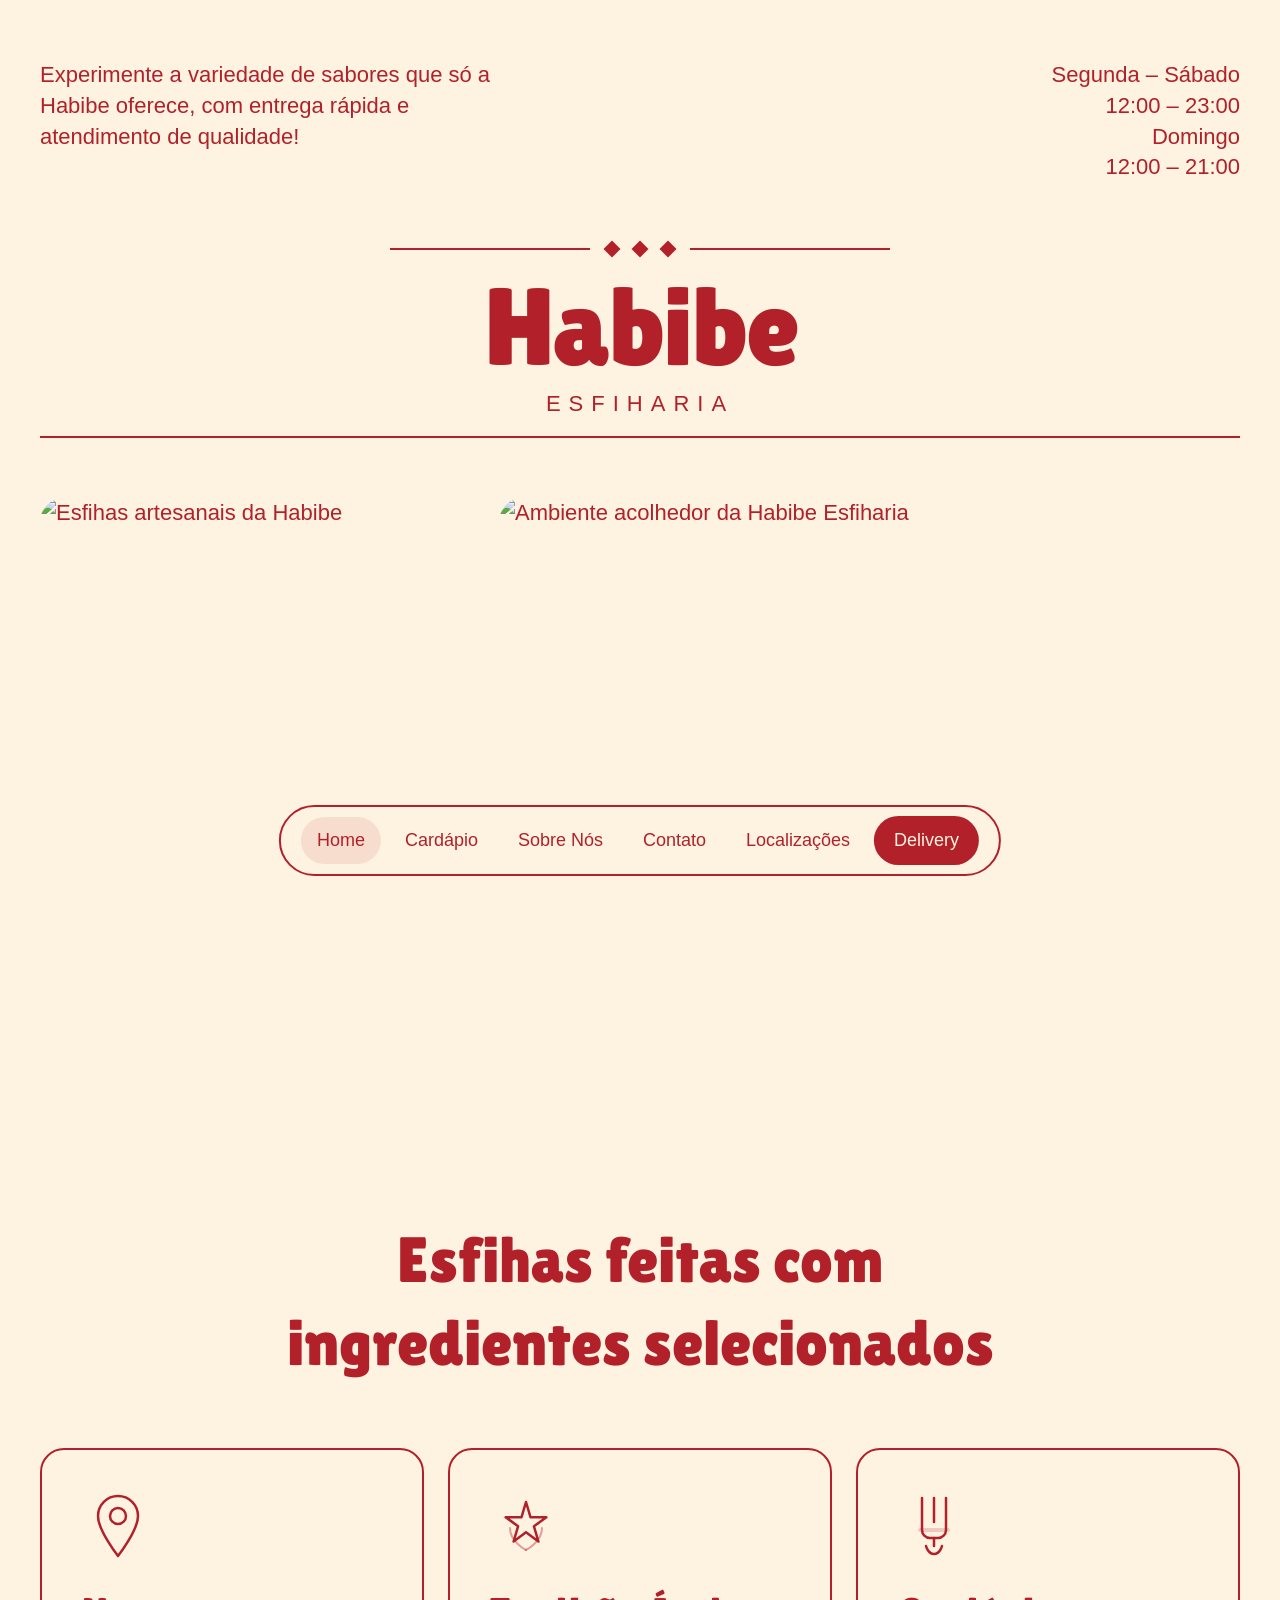
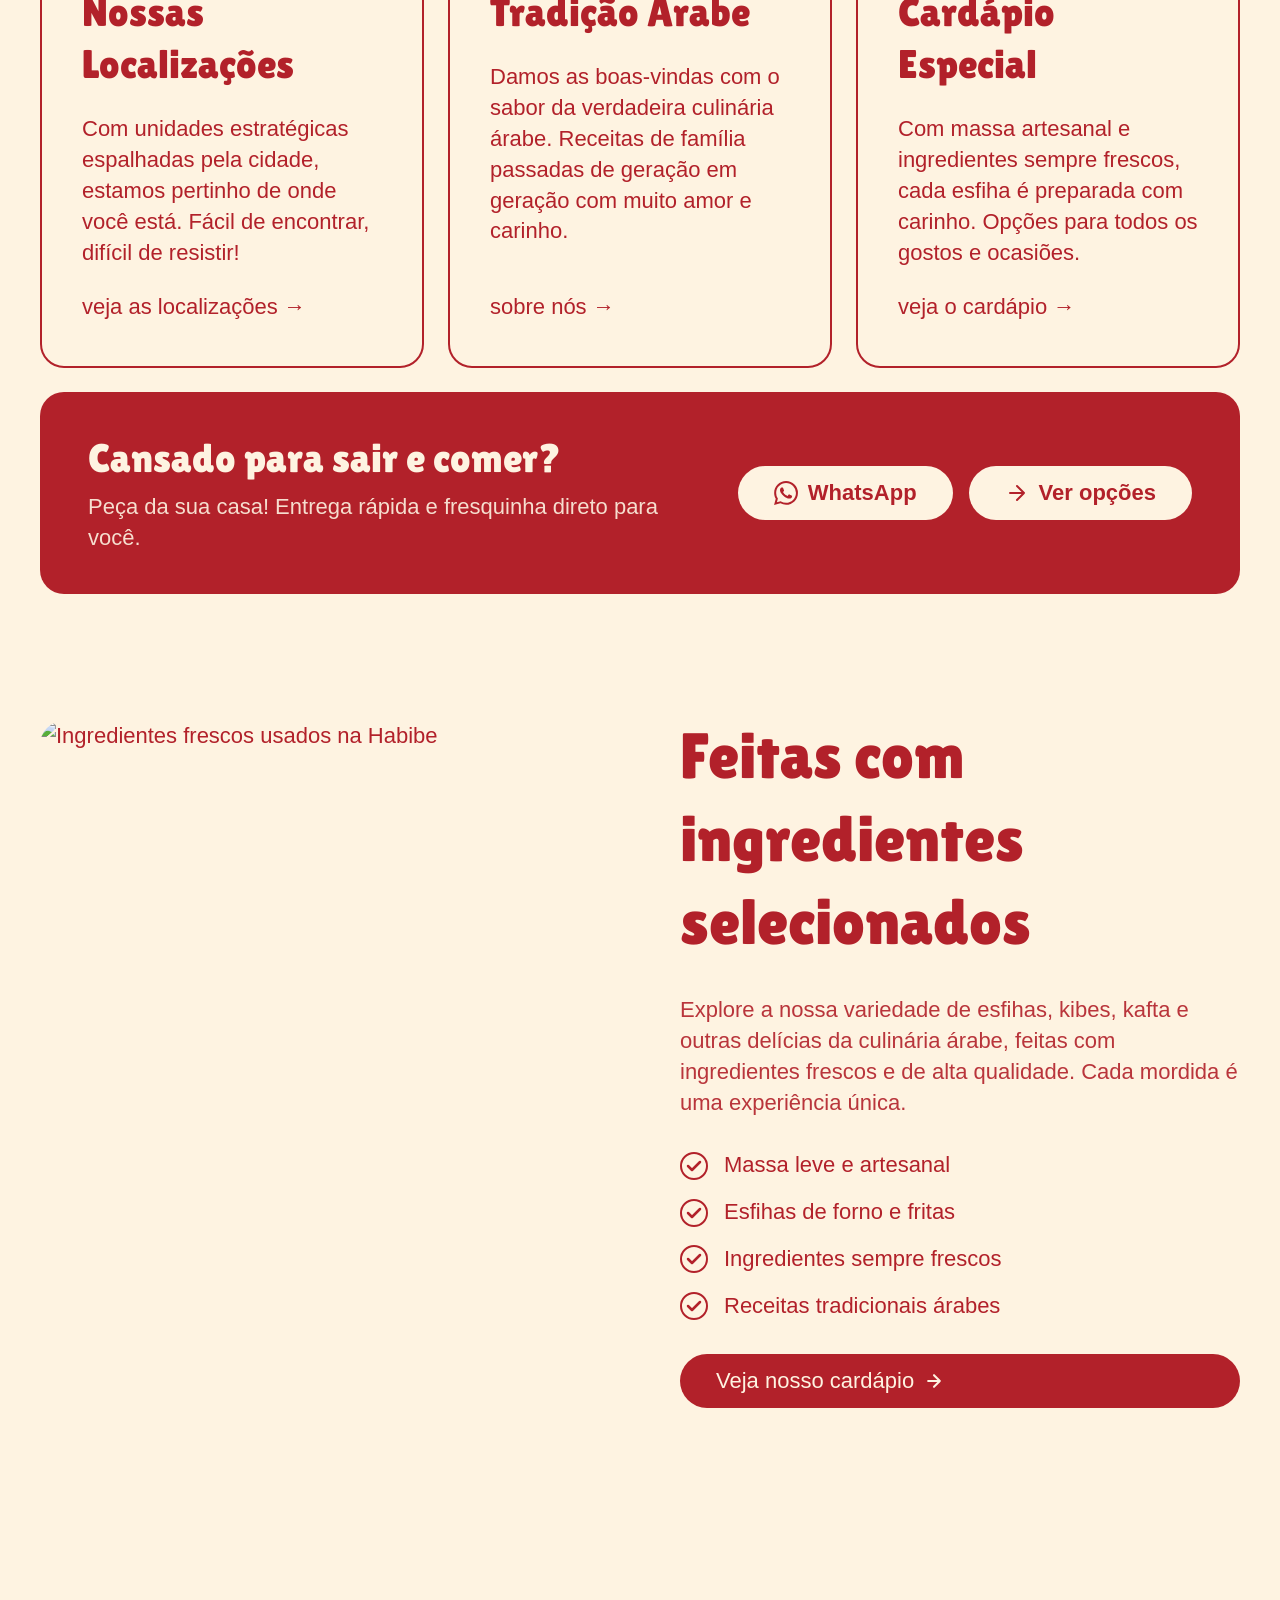
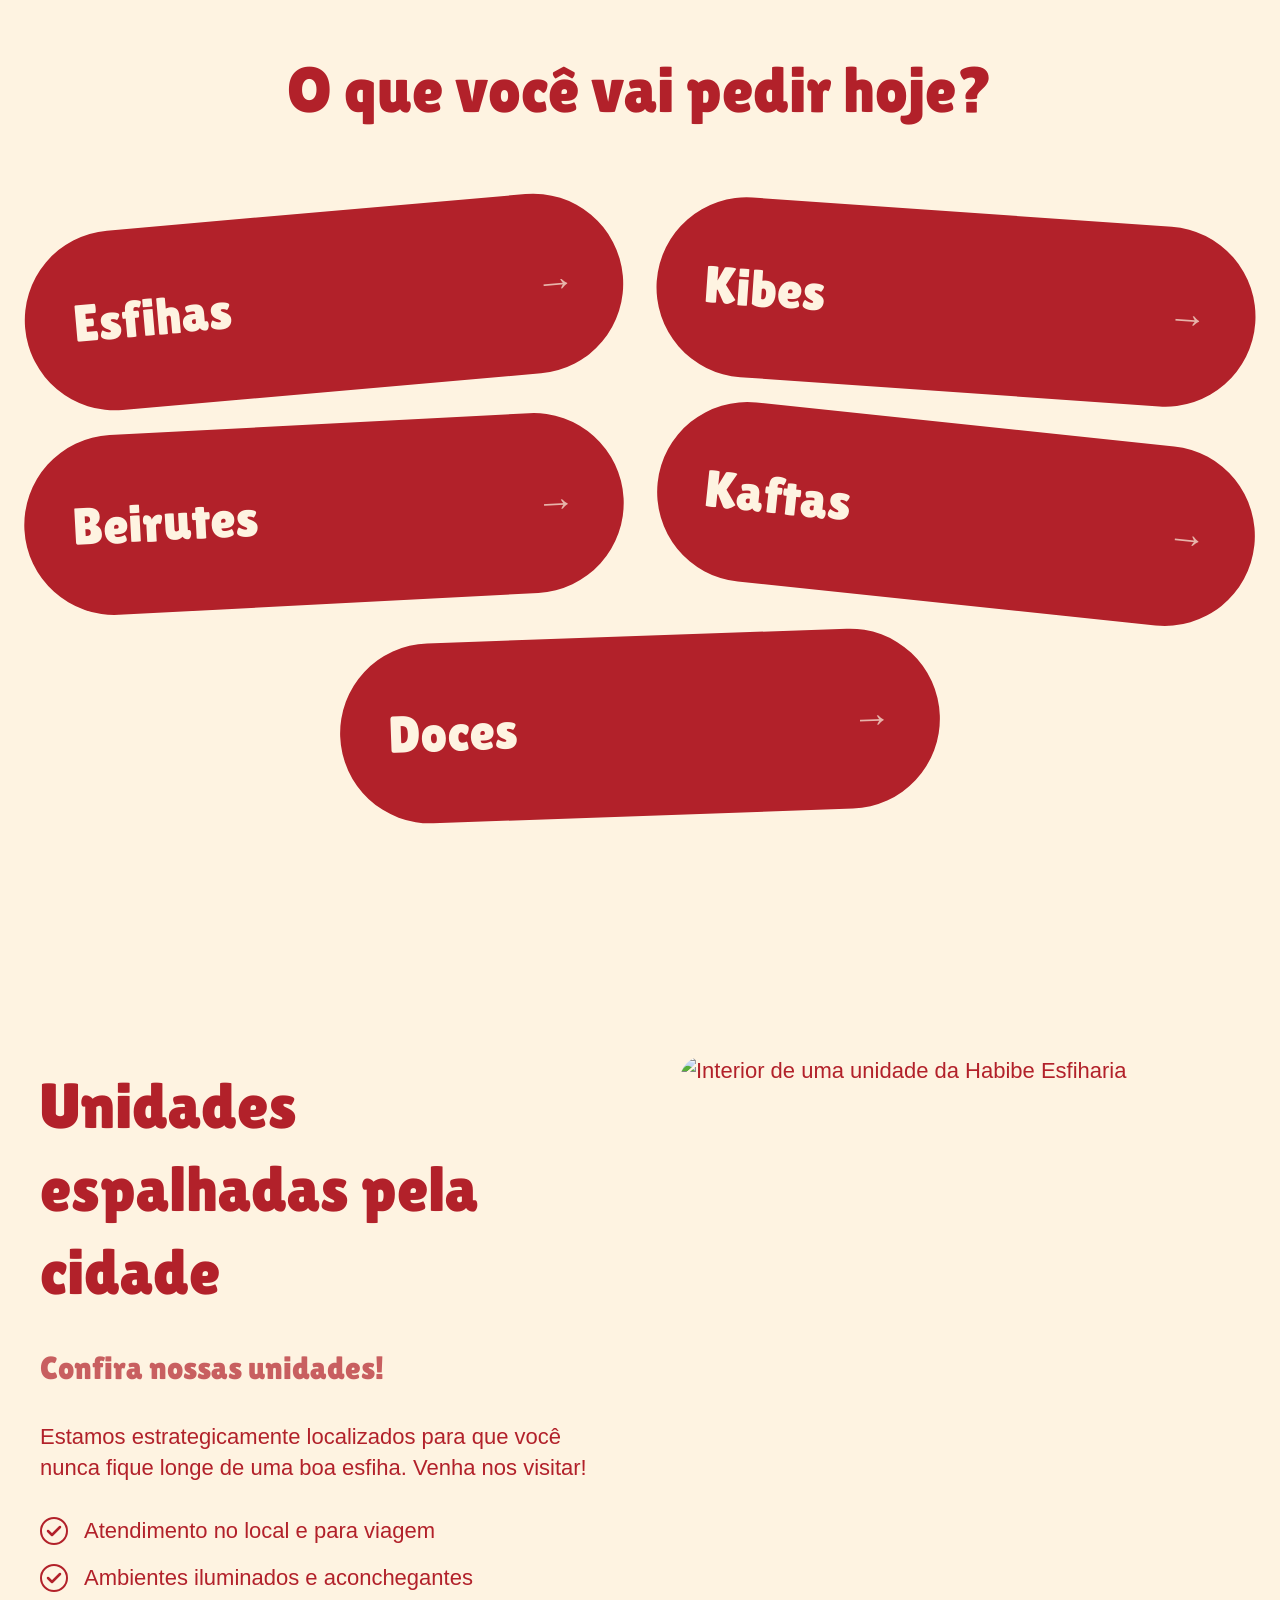
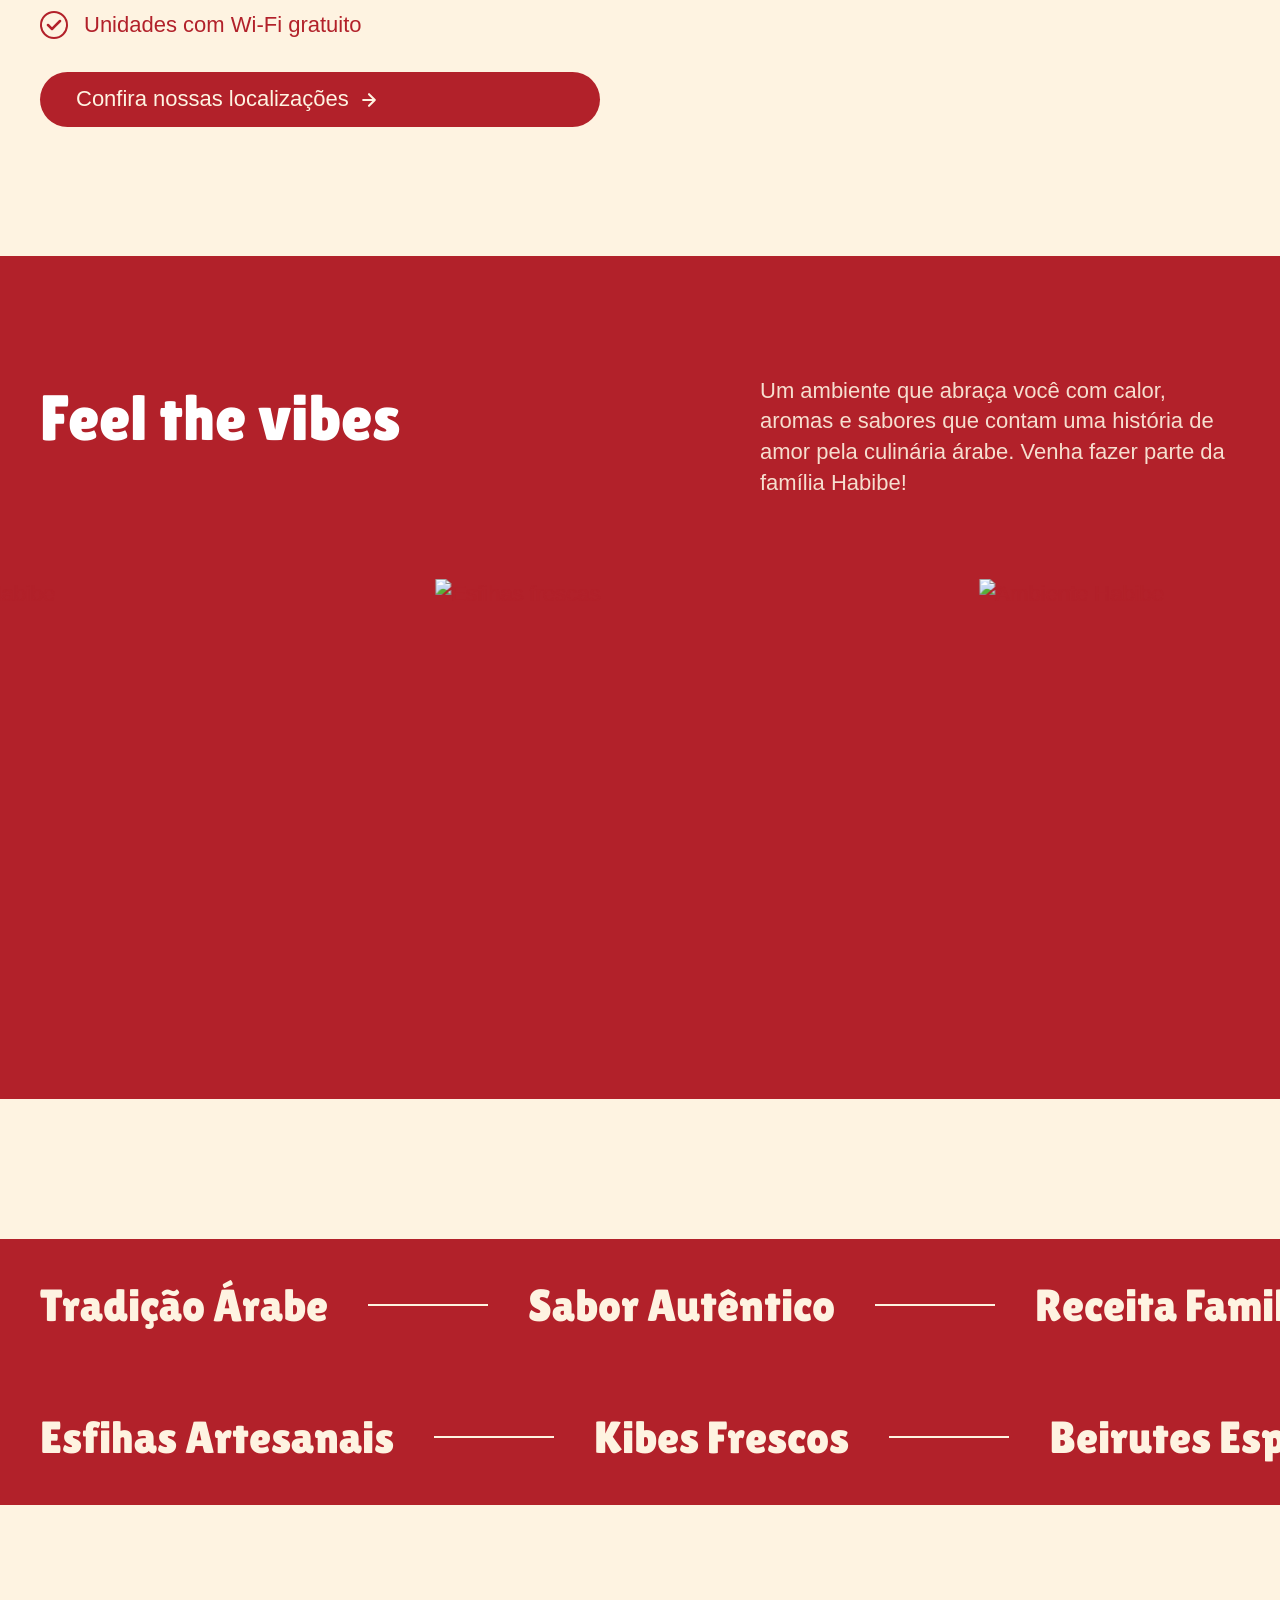
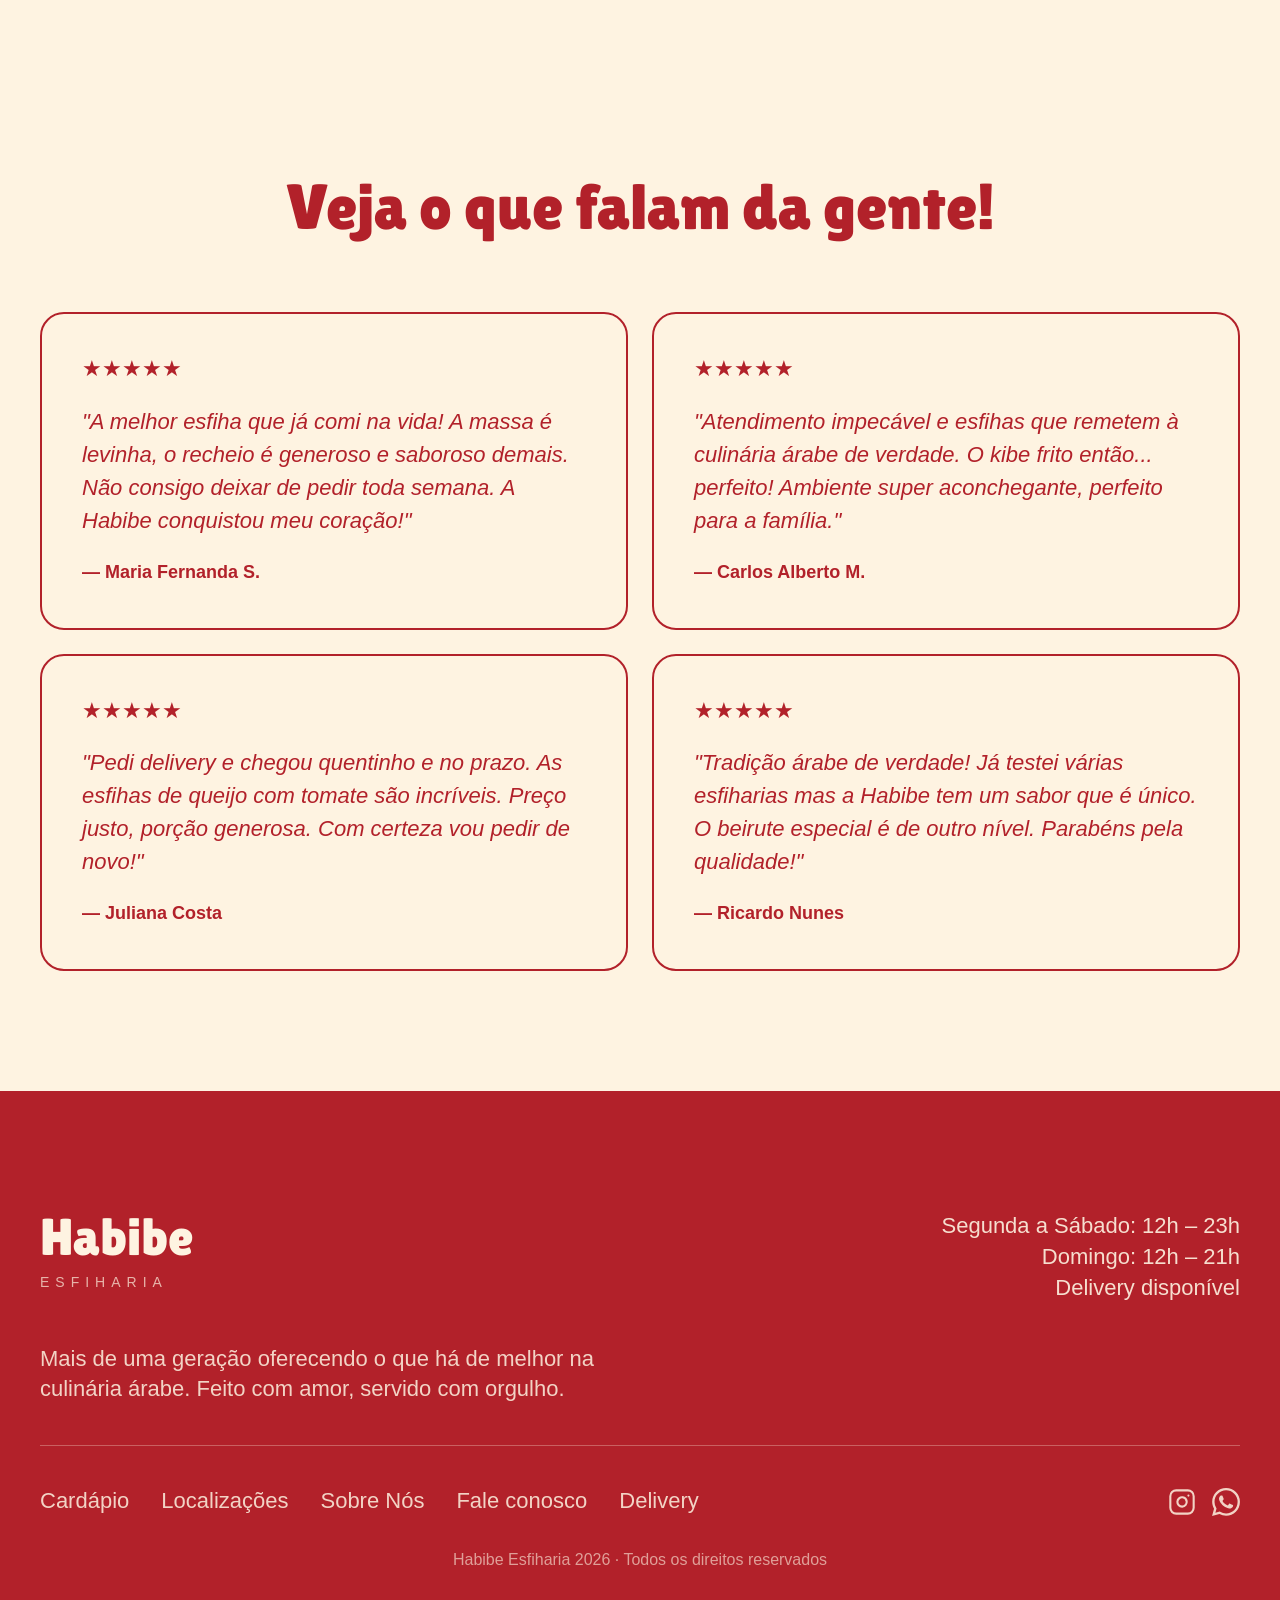
==== index.html @ 0901a7d0 "feat: add complete Habibe Esfiharia website Full static website for Habibe Esfiharia with 6 pages: -" ====
<!DOCTYPE html>
<html lang="pt-BR">
<head>
  <meta charset="UTF-8" />
  <meta name="viewport" content="width=device-width, initial-scale=1.0" />
  <title>Habibe Esfiharia — Tradição Árabe com Sabor Autêntico</title>
  <meta name="description" content="A Habibe Esfiharia traz a autêntica culinária árabe com esfihas artesanais, kibes frescos e beirutes especiais. Peça delivery ou visite nossas unidades." />
  <link rel="stylesheet" href="css/style.css" />
</head>
<body>

  <!-- ============ FLOATING NAVBAR ============ -->
  <div class="fixed-navbar">
    <nav class="navbar">
      <div class="nav-menu">
        <a href="index.html" class="link-nav active">Home</a>
        <a href="cardapio.html" class="link-nav">Cardápio</a>
        <a href="sobre-nos.html" class="link-nav">Sobre Nós</a>
        <a href="contato.html" class="link-nav">Contato</a>
        <a href="localizacoes.html" class="link-nav">Localizações</a>
        <a href="delivery.html" class="cta-nav">Delivery</a>
      </div>
      <button class="hamburger" id="hamburger" aria-label="Abrir menu">
        <span></span>
        <span></span>
        <span></span>
      </button>
    </nav>
  </div>

  <!-- Mobile Nav -->
  <div class="mobile-nav" id="mobileNav">
    <a href="index.html" class="link-nav active">Home</a>
    <a href="cardapio.html" class="link-nav">Cardápio</a>
    <a href="sobre-nos.html" class="link-nav">Sobre Nós</a>
    <a href="contato.html" class="link-nav">Contato</a>
    <a href="localizacoes.html" class="link-nav">Localizações</a>
    <a href="delivery.html" class="cta-nav">Delivery</a>
  </div>

  <!-- ============ HERO ============ -->
  <section class="hero">
    <div class="container">
      <div class="hero-top fade-in">
        <p class="hero-tagline">
          Experimente a variedade de sabores que só a Habibe oferece, com entrega rápida e atendimento de qualidade!
        </p>
        <div class="hero-hours">
          <p>Segunda – Sábado</p>
          <p>12:00 – 23:00</p>
          <p>Domingo</p>
          <p>12:00 – 21:00</p>
        </div>
      </div>

      <div class="hero-logo-wrap fade-in">
        <div class="hero-decorative">
          <div class="hero-line"></div>
          <div class="hero-diamond"></div>
          <div class="hero-diamond"></div>
          <div class="hero-diamond"></div>
          <div class="hero-line"></div>
        </div>
        <div class="hero-logo-text">Habibe</div>
        <p class="hero-logo-subtitle">Esfiharia</p>
        <div class="hero-line-bottom"></div>
      </div>

      <div class="hero-gallery fade-in">
        <img
          src="https://images.unsplash.com/photo-1565299585323-38d6b0865b47?w=500&h=600&fit=crop&q=80"
          alt="Esfihas artesanais da Habibe"
          class="hero-gallery-img"
          loading="lazy"
        />
        <img
          src="https://images.unsplash.com/photo-1504674900247-0877df9cc836?w=900&h=600&fit=crop&q=80"
          alt="Ambiente acolhedor da Habibe Esfiharia"
          class="hero-gallery-img-tall"
          loading="lazy"
        />
      </div>
    </div>
  </section>

  <!-- ============ QUICK INFO CARDS ============ -->
  <section class="quick-info section">
    <div class="container">
      <h2 class="quick-info-title fade-in">Esfihas feitas com ingredientes selecionados</h2>

      <div class="grid-quick-info">
        <!-- Card 1: Localizações -->
        <div class="info-card fade-in">
          <svg class="info-card-icon" viewBox="0 0 72 72" fill="none" xmlns="http://www.w3.org/2000/svg">
            <path d="M36 6C24.954 6 16 14.954 16 26C16 40.5 36 66 36 66C36 66 56 40.5 56 26C56 14.954 47.046 6 36 6ZM36 34C31.582 34 28 30.418 28 26C28 21.582 31.582 18 36 18C40.418 18 44 21.582 44 26C44 30.418 40.418 34 36 34Z" stroke="currentColor" stroke-width="2.5" stroke-linecap="round" stroke-linejoin="round"/>
          </svg>
          <h3>Nossas Localizações</h3>
          <p>Com unidades estratégicas espalhadas pela cidade, estamos pertinho de onde você está. Fácil de encontrar, difícil de resistir!</p>
          <a href="localizacoes.html" class="link-underline">veja as localizações →</a>
        </div>

        <!-- Card 2: Tradição -->
        <div class="info-card fade-in">
          <svg class="info-card-icon" viewBox="0 0 72 72" fill="none" xmlns="http://www.w3.org/2000/svg">
            <path d="M36 12L40.47 27.18H56.36L43.94 36.32L48.41 51.5L36 42.36L23.59 51.5L28.06 36.32L15.64 27.18H31.53L36 12Z" stroke="currentColor" stroke-width="2.5" stroke-linecap="round" stroke-linejoin="round"/>
            <path d="M36 60C36 60 20 52 20 38" stroke="currentColor" stroke-width="2" stroke-linecap="round" opacity="0.4"/>
            <path d="M36 60C36 60 52 52 52 38" stroke="currentColor" stroke-width="2" stroke-linecap="round" opacity="0.4"/>
          </svg>
          <h3>Tradição Árabe</h3>
          <p>Damos as boas-vindas com o sabor da verdadeira culinária árabe. Receitas de família passadas de geração em geração com muito amor e carinho.</p>
          <a href="sobre-nos.html" class="link-underline">sobre nós →</a>
        </div>

        <!-- Card 3: Cardápio -->
        <div class="info-card fade-in">
          <svg class="info-card-icon" viewBox="0 0 72 72" fill="none" xmlns="http://www.w3.org/2000/svg">
            <path d="M24 8V40C24 44.418 27.582 48 32 48H40C44.418 48 48 44.418 48 40V8" stroke="currentColor" stroke-width="2.5" stroke-linecap="round"/>
            <path d="M36 8V32" stroke="currentColor" stroke-width="2.5" stroke-linecap="round"/>
            <path d="M28 56C28 56 30 64 36 64C42 64 44 56 44 56" stroke="currentColor" stroke-width="2.5" stroke-linecap="round"/>
            <path d="M36 48V56" stroke="currentColor" stroke-width="2.5" stroke-linecap="round"/>
            <rect x="20" y="38" width="32" height="4" rx="2" fill="currentColor" opacity="0.2"/>
          </svg>
          <h3>Cardápio Especial</h3>
          <p>Com massa artesanal e ingredientes sempre frescos, cada esfiha é preparada com carinho. Opções para todos os gostos e ocasiões.</p>
          <a href="cardapio.html" class="link-underline">veja o cardápio →</a>
        </div>
      </div>

      <!-- Delivery Banner -->
      <div class="delivery-banner fade-in">
        <div class="delivery-banner-text">
          <h3>Cansado para sair e comer?</h3>
          <p>Peça da sua casa! Entrega rápida e fresquinha direto para você.</p>
        </div>
        <div class="delivery-banner-actions">
          <a href="https://wa.me/5511999999999" target="_blank" class="btn-light">
            <svg width="24" height="24" viewBox="0 0 24 24" fill="currentColor">
              <path d="M17.472 14.382c-.297-.149-1.758-.867-2.03-.967-.273-.099-.471-.148-.67.15-.197.297-.767.966-.94 1.164-.173.199-.347.223-.644.075-.297-.15-1.255-.463-2.39-1.475-.883-.788-1.48-1.761-1.653-2.059-.173-.297-.018-.458.13-.606.134-.133.298-.347.446-.52.149-.174.198-.298.298-.497.099-.198.05-.371-.025-.52-.075-.149-.669-1.612-.916-2.207-.242-.579-.487-.5-.669-.51-.173-.008-.371-.01-.57-.01-.198 0-.52.074-.792.372-.272.297-1.04 1.016-1.04 2.479 0 1.462 1.065 2.875 1.213 3.074.149.198 2.096 3.2 5.077 4.487.709.306 1.262.489 1.694.625.712.227 1.36.195 1.871.118.571-.085 1.758-.719 2.006-1.413.248-.694.248-1.289.173-1.413-.074-.124-.272-.198-.57-.347m-5.421 7.403h-.004a9.87 9.87 0 01-5.031-1.378l-.361-.214-3.741.982.998-3.648-.235-.374a9.86 9.86 0 01-1.51-5.26c.001-5.45 4.436-9.884 9.888-9.884 2.64 0 5.122 1.03 6.988 2.898a9.825 9.825 0 012.893 6.994c-.003 5.45-4.437 9.884-9.885 9.884m8.413-18.297A11.815 11.815 0 0012.05 0C5.495 0 .16 5.335.157 11.892c0 2.096.547 4.142 1.588 5.945L.057 24l6.305-1.654a11.882 11.882 0 005.683 1.448h.005c6.554 0 11.89-5.335 11.893-11.893a11.821 11.821 0 00-3.48-8.413Z"/>
            </svg>
            WhatsApp
          </a>
          <a href="delivery.html" class="btn-light">
            <svg width="24" height="24" viewBox="0 0 24 24" fill="none" stroke="currentColor" stroke-width="2" stroke-linecap="round" stroke-linejoin="round">
              <path d="M5 12h14M12 5l7 7-7 7"/>
            </svg>
            Ver opções
          </a>
        </div>
      </div>
    </div>
  </section>

  <!-- ============ FEATURES ============ -->
  <section class="features">
    <div class="container">
      <div class="features-grid">
        <img
          src="https://images.unsplash.com/photo-1546069901-ba9599a7e63c?w=700&h=680&fit=crop&q=80"
          alt="Ingredientes frescos usados na Habibe"
          class="features-image fade-in"
          loading="lazy"
        />
        <div class="features-content fade-in">
          <h2>Feitas com ingredientes selecionados</h2>
          <p>Explore a nossa variedade de esfihas, kibes, kafta e outras delícias da culinária árabe, feitas com ingredientes frescos e de alta qualidade. Cada mordida é uma experiência única.</p>

          <ul class="checklist">
            <li class="checklist-item">
              <svg class="check-icon" viewBox="0 0 28 28" fill="none">
                <circle cx="14" cy="14" r="13" stroke="currentColor" stroke-width="2"/>
                <path d="M8 14l4 4 8-8" stroke="currentColor" stroke-width="2.5" stroke-linecap="round" stroke-linejoin="round"/>
              </svg>
              Massa leve e artesanal
            </li>
            <li class="checklist-item">
              <svg class="check-icon" viewBox="0 0 28 28" fill="none">
                <circle cx="14" cy="14" r="13" stroke="currentColor" stroke-width="2"/>
                <path d="M8 14l4 4 8-8" stroke="currentColor" stroke-width="2.5" stroke-linecap="round" stroke-linejoin="round"/>
              </svg>
              Esfihas de forno e fritas
            </li>
            <li class="checklist-item">
              <svg class="check-icon" viewBox="0 0 28 28" fill="none">
                <circle cx="14" cy="14" r="13" stroke="currentColor" stroke-width="2"/>
                <path d="M8 14l4 4 8-8" stroke="currentColor" stroke-width="2.5" stroke-linecap="round" stroke-linejoin="round"/>
              </svg>
              Ingredientes sempre frescos
            </li>
            <li class="checklist-item">
              <svg class="check-icon" viewBox="0 0 28 28" fill="none">
                <circle cx="14" cy="14" r="13" stroke="currentColor" stroke-width="2"/>
                <path d="M8 14l4 4 8-8" stroke="currentColor" stroke-width="2.5" stroke-linecap="round" stroke-linejoin="round"/>
              </svg>
              Receitas tradicionais árabes
            </li>
          </ul>

          <a href="cardapio.html" class="btn-primary">
            Veja nosso cardápio
            <svg width="20" height="20" viewBox="0 0 24 24" fill="none" stroke="currentColor" stroke-width="2.5" stroke-linecap="round" stroke-linejoin="round">
              <path d="M5 12h14M12 5l7 7-7 7"/>
            </svg>
          </a>
        </div>
      </div>
    </div>
  </section>

  <!-- ============ CATEGORY PILLS ============ -->
  <section class="categories">
    <div class="container">
      <h2 class="categories-title fade-in">O que você vai pedir hoje?</h2>
    </div>
    <div class="categories-grid">
      <div class="categories-row">
        <a href="cardapio.html#esfihas" class="pill-categoria pill-1 fade-in">
          <span>Esfihas</span>
          <span class="pill-arrow">→</span>
        </a>
        <a href="cardapio.html#kibes" class="pill-categoria pill-2 fade-in">
          <span>Kibes</span>
          <span class="pill-arrow">→</span>
        </a>
      </div>
      <div class="categories-row">
        <a href="cardapio.html#beirutes" class="pill-categoria pill-3 fade-in">
          <span>Beirutes</span>
          <span class="pill-arrow">→</span>
        </a>
        <a href="cardapio.html#kaftas" class="pill-categoria pill-4 fade-in">
          <span>Kaftas</span>
          <span class="pill-arrow">→</span>
        </a>
      </div>
      <div class="categories-row">
        <a href="cardapio.html#doces" class="pill-categoria pill-5 fade-in">
          <span>Doces</span>
          <span class="pill-arrow">→</span>
        </a>
      </div>
    </div>
  </section>

  <!-- ============ LOCATIONS PREVIEW ============ -->
  <section class="locations-preview section">
    <div class="container">
      <div class="locations-grid">
        <div class="locations-content fade-in">
          <h2>Unidades espalhadas pela cidade</h2>
          <p class="subtitle">Confira nossas unidades!</p>
          <p>Estamos estrategicamente localizados para que você nunca fique longe de uma boa esfiha. Venha nos visitar!</p>

          <ul class="checklist">
            <li class="checklist-item">
              <svg class="check-icon" viewBox="0 0 28 28" fill="none">
                <circle cx="14" cy="14" r="13" stroke="currentColor" stroke-width="2"/>
                <path d="M8 14l4 4 8-8" stroke="currentColor" stroke-width="2.5" stroke-linecap="round" stroke-linejoin="round"/>
              </svg>
              Atendimento no local e para viagem
            </li>
            <li class="checklist-item">
              <svg class="check-icon" viewBox="0 0 28 28" fill="none">
                <circle cx="14" cy="14" r="13" stroke="currentColor" stroke-width="2"/>
                <path d="M8 14l4 4 8-8" stroke="currentColor" stroke-width="2.5" stroke-linecap="round" stroke-linejoin="round"/>
              </svg>
              Ambientes iluminados e aconchegantes
            </li>
            <li class="checklist-item">
              <svg class="check-icon" viewBox="0 0 28 28" fill="none">
                <circle cx="14" cy="14" r="13" stroke="currentColor" stroke-width="2"/>
                <path d="M8 14l4 4 8-8" stroke="currentColor" stroke-width="2.5" stroke-linecap="round" stroke-linejoin="round"/>
              </svg>
              Unidades com Wi-Fi gratuito
            </li>
          </ul>

          <a href="localizacoes.html" class="btn-primary">
            Confira nossas localizações
            <svg width="20" height="20" viewBox="0 0 24 24" fill="none" stroke="currentColor" stroke-width="2.5" stroke-linecap="round" stroke-linejoin="round">
              <path d="M5 12h14M12 5l7 7-7 7"/>
            </svg>
          </a>
        </div>

        <img
          src="https://images.unsplash.com/photo-1555396273-367ea4eb4db5?w=700&h=680&fit=crop&q=80"
          alt="Interior de uma unidade da Habibe Esfiharia"
          class="locations-image fade-in"
          loading="lazy"
        />
      </div>
    </div>
  </section>

  <!-- ============ FEEL THE VIBES ============ -->
  <section class="feel-vibes">
    <div class="container">
      <div class="feel-vibes-header fade-in">
        <h2>Feel the vibes</h2>
        <p>Um ambiente que abraça você com calor, aromas e sabores que contam uma história de amor pela culinária árabe. Venha fazer parte da família Habibe!</p>
      </div>
    </div>
    <div class="marquee-container">
      <div class="marquee-track" id="marqueeTrack">
        <img src="https://images.unsplash.com/photo-1565299585323-38d6b0865b47?w=520&h=520&fit=crop&q=80" alt="Esfihas Habibe" class="marquee-img" loading="lazy"/>
        <img src="https://images.unsplash.com/photo-1484723091739-30a097e8f929?w=520&h=520&fit=crop&q=80" alt="Esfihas frescas" class="marquee-img" loading="lazy"/>
        <img src="https://images.unsplash.com/photo-1555396273-367ea4eb4db5?w=520&h=520&fit=crop&q=80" alt="Ambiente Habibe" class="marquee-img" loading="lazy"/>
        <img src="https://images.unsplash.com/photo-1546069901-ba9599a7e63c?w=520&h=520&fit=crop&q=80" alt="Ingredientes frescos" class="marquee-img" loading="lazy"/>
        <img src="https://images.unsplash.com/photo-1504674900247-0877df9cc836?w=520&h=520&fit=crop&q=80" alt="Culinária árabe" class="marquee-img" loading="lazy"/>
        <img src="https://images.unsplash.com/photo-1567620905732-2d1ec7ab7445?w=520&h=520&fit=crop&q=80" alt="Mesa farta" class="marquee-img" loading="lazy"/>
        <!-- Duplicated for infinite loop -->
        <img src="https://images.unsplash.com/photo-1565299585323-38d6b0865b47?w=520&h=520&fit=crop&q=80" alt="Esfihas Habibe" class="marquee-img" loading="lazy"/>
        <img src="https://images.unsplash.com/photo-1484723091739-30a097e8f929?w=520&h=520&fit=crop&q=80" alt="Esfihas frescas" class="marquee-img" loading="lazy"/>
        <img src="https://images.unsplash.com/photo-1555396273-367ea4eb4db5?w=520&h=520&fit=crop&q=80" alt="Ambiente Habibe" class="marquee-img" loading="lazy"/>
        <img src="https://images.unsplash.com/photo-1546069901-ba9599a7e63c?w=520&h=520&fit=crop&q=80" alt="Ingredientes frescos" class="marquee-img" loading="lazy"/>
        <img src="https://images.unsplash.com/photo-1504674900247-0877df9cc836?w=520&h=520&fit=crop&q=80" alt="Culinária árabe" class="marquee-img" loading="lazy"/>
        <img src="https://images.unsplash.com/photo-1567620905732-2d1ec7ab7445?w=520&h=520&fit=crop&q=80" alt="Mesa farta" class="marquee-img" loading="lazy"/>
      </div>
    </div>
  </section>

  <!-- ============ MOVING TEXT LINES ============ -->
  <div class="moving-lines">
    <div class="moving-line-wrap">
      <div class="single-moving-line">
        <div class="moving-line-inner line-move-left">
          <span class="moving-line-text">Tradição Árabe</span>
          <span class="moving-line-sep"></span>
          <span class="moving-line-text">Sabor Autêntico</span>
          <span class="moving-line-sep"></span>
          <span class="moving-line-text">Receita Familiar</span>
          <span class="moving-line-sep"></span>
          <span class="moving-line-text">Feitas com Amor</span>
          <span class="moving-line-sep"></span>
          <span class="moving-line-text">Tradição Árabe</span>
          <span class="moving-line-sep"></span>
          <span class="moving-line-text">Sabor Autêntico</span>
          <span class="moving-line-sep"></span>
          <span class="moving-line-text">Receita Familiar</span>
          <span class="moving-line-sep"></span>
          <span class="moving-line-text">Feitas com Amor</span>
          <span class="moving-line-sep"></span>
        </div>
      </div>
    </div>
    <div class="moving-line-wrap">
      <div class="single-moving-line">
        <div class="moving-line-inner line-move-right">
          <span class="moving-line-text">Esfihas Artesanais</span>
          <span class="moving-line-sep"></span>
          <span class="moving-line-text">Kibes Frescos</span>
          <span class="moving-line-sep"></span>
          <span class="moving-line-text">Beirutes Especiais</span>
          <span class="moving-line-sep"></span>
          <span class="moving-line-text">Habibe ✦</span>
          <span class="moving-line-sep"></span>
          <span class="moving-line-text">Esfihas Artesanais</span>
          <span class="moving-line-sep"></span>
          <span class="moving-line-text">Kibes Frescos</span>
          <span class="moving-line-sep"></span>
          <span class="moving-line-text">Beirutes Especiais</span>
          <span class="moving-line-sep"></span>
          <span class="moving-line-text">Habibe ✦</span>
          <span class="moving-line-sep"></span>
        </div>
      </div>
    </div>
  </div>

  <!-- ============ TESTIMONIALS ============ -->
  <section class="testimonials section">
    <div class="container">
      <h2 class="testimonials-title fade-in">Veja o que falam da gente!</h2>
      <div class="grid-testimonials">
        <div class="testimonial-card fade-in">
          <div class="stars">★★★★★</div>
          <p class="testimonial-text">"A melhor esfiha que já comi na vida! A massa é levinha, o recheio é generoso e saboroso demais. Não consigo deixar de pedir toda semana. A Habibe conquistou meu coração!"</p>
          <span class="testimonial-author">— Maria Fernanda S.</span>
        </div>
        <div class="testimonial-card fade-in">
          <div class="stars">★★★★★</div>
          <p class="testimonial-text">"Atendimento impecável e esfihas que remetem à culinária árabe de verdade. O kibe frito então... perfeito! Ambiente super aconchegante, perfeito para a família."</p>
          <span class="testimonial-author">— Carlos Alberto M.</span>
        </div>
        <div class="testimonial-card fade-in">
          <div class="stars">★★★★★</div>
          <p class="testimonial-text">"Pedi delivery e chegou quentinho e no prazo. As esfihas de queijo com tomate são incríveis. Preço justo, porção generosa. Com certeza vou pedir de novo!"</p>
          <span class="testimonial-author">— Juliana Costa</span>
        </div>
        <div class="testimonial-card fade-in">
          <div class="stars">★★★★★</div>
          <p class="testimonial-text">"Tradição árabe de verdade! Já testei várias esfiharias mas a Habibe tem um sabor que é único. O beirute especial é de outro nível. Parabéns pela qualidade!"</p>
          <span class="testimonial-author">— Ricardo Nunes</span>
        </div>
      </div>
    </div>
  </section>

  <!-- ============ FOOTER ============ -->
  <footer class="footer">
    <div class="container">
      <div class="footer-top">
        <div>
          <div class="footer-logo">Habibe</div>
          <div class="footer-logo-sub">Esfiharia</div>
        </div>
        <div class="footer-hours">
          <p>Segunda a Sábado: 12h – 23h</p>
          <p>Domingo: 12h – 21h</p>
          <p>Delivery disponível</p>
        </div>
      </div>

      <p class="footer-tagline">
        Mais de uma geração oferecendo o que há de melhor na culinária árabe. Feito com amor, servido com orgulho.
      </p>

      <hr class="footer-divider" />

      <div class="footer-bottom">
        <nav class="footer-nav">
          <a href="cardapio.html">Cardápio</a>
          <a href="localizacoes.html">Localizações</a>
          <a href="sobre-nos.html">Sobre Nós</a>
          <a href="contato.html">Fale conosco</a>
          <a href="delivery.html">Delivery</a>
        </nav>
        <div class="footer-social">
          <!-- Instagram -->
          <a href="#" aria-label="Instagram da Habibe">
            <svg width="28" height="28" viewBox="0 0 24 24" fill="none" stroke="currentColor" stroke-width="1.8" stroke-linecap="round" stroke-linejoin="round">
              <rect x="2" y="2" width="20" height="20" rx="5" ry="5"/>
              <path d="M16 11.37A4 4 0 1112.63 8 4 4 0 0116 11.37z"/>
              <line x1="17.5" y1="6.5" x2="17.51" y2="6.5"/>
            </svg>
          </a>
          <!-- WhatsApp -->
          <a href="https://wa.me/5511999999999" aria-label="WhatsApp da Habibe">
            <svg width="28" height="28" viewBox="0 0 24 24" fill="currentColor">
              <path d="M17.472 14.382c-.297-.149-1.758-.867-2.03-.967-.273-.099-.471-.148-.67.15-.197.297-.767.966-.94 1.164-.173.199-.347.223-.644.075-.297-.15-1.255-.463-2.39-1.475-.883-.788-1.48-1.761-1.653-2.059-.173-.297-.018-.458.13-.606.134-.133.298-.347.446-.52.149-.174.198-.298.298-.497.099-.198.05-.371-.025-.52-.075-.149-.669-1.612-.916-2.207-.242-.579-.487-.5-.669-.51-.173-.008-.371-.01-.57-.01-.198 0-.52.074-.792.372-.272.297-1.04 1.016-1.04 2.479 0 1.462 1.065 2.875 1.213 3.074.149.198 2.096 3.2 5.077 4.487.709.306 1.262.489 1.694.625.712.227 1.36.195 1.871.118.571-.085 1.758-.719 2.006-1.413.248-.694.248-1.289.173-1.413-.074-.124-.272-.198-.57-.347m-5.421 7.403h-.004a9.87 9.87 0 01-5.031-1.378l-.361-.214-3.741.982.998-3.648-.235-.374a9.86 9.86 0 01-1.51-5.26c.001-5.45 4.436-9.884 9.888-9.884 2.64 0 5.122 1.03 6.988 2.898a9.825 9.825 0 012.893 6.994c-.003 5.45-4.437 9.884-9.885 9.884m8.413-18.297A11.815 11.815 0 0012.05 0C5.495 0 .16 5.335.157 11.892c0 2.096.547 4.142 1.588 5.945L.057 24l6.305-1.654a11.882 11.882 0 005.683 1.448h.005c6.554 0 11.89-5.335 11.893-11.893a11.821 11.821 0 00-3.48-8.413Z"/>
            </svg>
          </a>
        </div>
      </div>

      <p class="footer-copy">Habibe Esfiharia <span id="footerYear"></span> · Todos os direitos reservados</p>
    </div>
  </footer>

  <script src="js/main.js"></script>
</body>
</html>
---- css/style.css ----
/* ============================================
   HABIBE ESFIHARIA — style.css
   ============================================ */

/* FONTS */
@import url('https://fonts.googleapis.com/css2?family=Lilita+One&display=swap');
@import url('https://api.fontshare.com/v2/css?f[]=satoshi@300,400,500,700,300italic,400italic,500italic,700italic&display=swap');

/* ============================================
   CSS VARIABLES
   ============================================ */
:root {
  --color-light: #fef3e1;
  --color-main: #b2212a;
  --white: #ffffff;
  --black: #000000;

  --type-h1: 110px;
  --type-h2: 64px;
  --type-h3: 40px;
  --type-subtitle: 32px;
  --type-body-big: 24px;
  --type-body-regular: 22px;

  --font-heading: 'Lilita One', sans-serif;
  --font-body: 'Satoshi', sans-serif;

  --radius-card: 24px;
  --radius-pill: 70px;
  --radius-btn: 60px;

  --border-main: 2px solid var(--color-main);
  --transition: 0.2s ease;
}

/* ============================================
   RESET & BASE
   ============================================ */
*, *::before, *::after {
  box-sizing: border-box;
  margin: 0;
  padding: 0;
}

html {
  scroll-behavior: smooth;
}

body {
  font-family: var(--font-body);
  font-size: var(--type-body-regular);
  font-weight: 500;
  line-height: 140%;
  background-color: var(--color-light);
  color: var(--color-main);
  overflow-x: hidden;
}

img {
  max-width: 100%;
  display: block;
}

a {
  color: inherit;
  text-decoration: none;
}

ul {
  list-style: none;
}

h1, h2, h3, h4 {
  font-family: var(--font-heading);
  font-weight: 400;
  line-height: 130%;
  color: var(--color-main);
}

h1 { font-size: var(--type-h1); }
h2 { font-size: var(--type-h2); }
h3 { font-size: var(--type-h3); }

p {
  font-family: var(--font-body);
  font-size: var(--type-body-regular);
  font-weight: 500;
  line-height: 140%;
}

/* ============================================
   LAYOUT UTILITIES
   ============================================ */
.container {
  max-width: 1280px;
  margin: 0 auto;
  padding: 0 40px;
}

.section {
  padding-top: 120px;
  padding-bottom: 120px;
}

/* ============================================
   FADE-IN ON SCROLL
   ============================================ */
.fade-in {
  opacity: 0;
  transform: translateY(40px);
  transition: opacity 0.7s ease, transform 0.7s ease;
}

.fade-in.visible {
  opacity: 1;
  transform: translateY(0);
}

/* ============================================
   BUTTONS
   ============================================ */
.btn-primary {
  background-color: var(--color-main);
  color: var(--color-light);
  border-radius: var(--radius-btn);
  padding: 12px 36px;
  font-family: var(--font-body);
  font-size: var(--type-body-regular);
  font-weight: 500;
  border: none;
  cursor: pointer;
  transition: background-color var(--transition), transform var(--transition);
  display: inline-flex;
  align-items: center;
  gap: 10px;
  text-decoration: none;
}

.btn-primary:hover {
  transform: scale(1.03);
  background-color: #951a22;
}

.btn-outline {
  background-color: transparent;
  color: var(--color-main);
  border: var(--border-main);
  border-radius: var(--radius-btn);
  padding: 12px 36px;
  font-family: var(--font-body);
  font-size: var(--type-body-regular);
  font-weight: 500;
  cursor: pointer;
  transition: background-color var(--transition), color var(--transition), transform var(--transition);
  display: inline-flex;
  align-items: center;
  gap: 10px;
  text-decoration: none;
}

.btn-outline:hover {
  background-color: var(--color-main);
  color: var(--color-light);
  transform: scale(1.03);
}

.link-underline {
  color: var(--color-main);
  text-decoration: none;
  font-weight: 500;
  font-size: var(--type-body-regular);
  border-bottom: 1.5px solid transparent;
  transition: border-color var(--transition);
  display: inline-block;
  padding-bottom: 2px;
}

.link-underline:hover {
  border-bottom-color: var(--color-main);
}

/* ============================================
   FLOATING NAVBAR
   ============================================ */
.fixed-navbar {
  position: fixed;
  bottom: 24px;
  left: 50%;
  transform: translateX(-50%);
  z-index: 1000;
  width: auto;
}

.navbar {
  background-color: var(--color-light);
  border: var(--border-main);
  border-radius: var(--radius-pill);
  padding: 9px 20px;
  display: flex;
  align-items: center;
}

.nav-menu {
  display: flex;
  align-items: center;
  gap: 8px;
}

.link-nav {
  color: var(--color-main);
  font-family: var(--font-body);
  font-size: 18px;
  font-weight: 500;
  padding: 8px 16px;
  border-radius: 50px;
  transition: background-color var(--transition), color var(--transition);
  white-space: nowrap;
}

.link-nav:hover {
  background-color: var(--color-main);
  color: var(--color-light);
}

.link-nav.active {
  background-color: rgba(178, 33, 42, 0.1);
}

.cta-nav {
  background-color: var(--color-main);
  color: var(--color-light);
  border-radius: var(--radius-pill);
  padding: 9px 20px;
  font-family: var(--font-body);
  font-size: 18px;
  font-weight: 500;
  transition: background-color var(--transition);
  white-space: nowrap;
}

.cta-nav:hover {
  background-color: #951a22;
}

/* Hamburger button (hidden on desktop) */
.hamburger {
  display: none;
  flex-direction: column;
  gap: 5px;
  background: none;
  border: none;
  cursor: pointer;
  padding: 8px;
}

.hamburger span {
  display: block;
  width: 24px;
  height: 2px;
  background-color: var(--color-main);
  border-radius: 2px;
  transition: transform var(--transition), opacity var(--transition);
}

.hamburger.active span:nth-child(1) {
  transform: translateY(7px) rotate(45deg);
}

.hamburger.active span:nth-child(2) {
  opacity: 0;
}

.hamburger.active span:nth-child(3) {
  transform: translateY(-7px) rotate(-45deg);
}

/* Mobile nav overlay */
.mobile-nav {
  display: none;
  position: fixed;
  top: 24px;
  left: 50%;
  transform: translateX(-50%);
  z-index: 999;
  background-color: var(--color-light);
  border: var(--border-main);
  border-radius: 24px;
  padding: 20px;
  width: 270px;
  flex-direction: column;
  gap: 4px;
}

.mobile-nav.open {
  display: flex;
}

.mobile-nav .link-nav,
.mobile-nav .cta-nav {
  display: block;
  text-align: center;
  padding: 12px 16px;
  border-radius: 12px;
}

.mobile-nav .cta-nav {
  margin-top: 4px;
  border-radius: 50px;
  text-align: center;
}

/* ============================================
   HERO SECTION
   ============================================ */
.hero {
  padding-top: 60px;
  padding-bottom: 0;
  background-color: var(--color-light);
}

.hero-top {
  display: flex;
  justify-content: space-between;
  align-items: flex-start;
  gap: 40px;
  margin-bottom: 0;
}

.hero-tagline {
  max-width: 496px;
  font-size: var(--type-body-regular);
  font-weight: 500;
  color: var(--color-main);
  line-height: 140%;
}

.hero-hours {
  text-align: right;
  font-size: var(--type-body-regular);
  font-weight: 500;
  color: var(--color-main);
  line-height: 140%;
  flex-shrink: 0;
}

.hero-logo-wrap {
  margin-top: 60px;
  margin-bottom: 60px;
  text-align: center;
  position: relative;
}

.hero-logo-text {
  font-family: var(--font-heading);
  font-size: var(--type-h1);
  color: var(--color-main);
  line-height: 1;
  letter-spacing: -2px;
  display: inline-block;
}

.hero-logo-subtitle {
  font-family: var(--font-body);
  font-size: 22px;
  font-weight: 300;
  color: var(--color-main);
  letter-spacing: 8px;
  text-transform: uppercase;
  margin-top: 8px;
}

.hero-decorative {
  display: flex;
  align-items: center;
  justify-content: center;
  gap: 16px;
  margin-bottom: 16px;
}

.hero-diamond {
  width: 12px;
  height: 12px;
  background-color: var(--color-main);
  transform: rotate(45deg);
}

.hero-line {
  height: 2px;
  background-color: var(--color-main);
  flex: 1;
  max-width: 200px;
}

.hero-line-bottom {
  width: 100%;
  height: 2px;
  background-color: var(--color-main);
  margin-top: 16px;
}

/* Hero Gallery */
.hero-gallery {
  display: grid;
  grid-template-columns: 435px 1fr;
  gap: 24px;
  margin-top: 0;
}

.hero-gallery-img {
  width: 100%;
  height: 600px;
  object-fit: cover;
  border-radius: var(--radius-card);
}

.hero-gallery-img-tall {
  width: 100%;
  height: 600px;
  object-fit: cover;
  border-radius: var(--radius-card);
}

/* ============================================
   QUICK INFO CARDS SECTION
   ============================================ */
.quick-info {
  padding-top: 120px;
  padding-bottom: 0;
}

.quick-info-title {
  text-align: center;
  margin-bottom: 64px;
  max-width: 800px;
  margin-left: auto;
  margin-right: auto;
}

.grid-quick-info {
  display: grid;
  grid-template-columns: repeat(3, 1fr);
  gap: 24px;
  margin-bottom: 24px;
}

.info-card {
  border: var(--border-main);
  border-radius: var(--radius-card);
  padding: 40px 40px 40px 40px;
  display: flex;
  flex-direction: column;
  gap: 24px;
  background-color: transparent;
  transition: transform var(--transition);
  cursor: default;
}

.info-card:hover {
  transform: rotate(-2deg);
}

.info-card-icon {
  width: 72px;
  height: 72px;
  color: var(--color-main);
  flex-shrink: 0;
}

.info-card h3 {
  font-size: var(--type-h3);
  color: var(--color-main);
}

.info-card p {
  font-size: var(--type-body-regular);
  color: var(--color-main);
  flex: 1;
}

/* Delivery CTA Banner */
.delivery-banner {
  background-color: var(--color-main);
  border-radius: var(--radius-card);
  padding: 40px 48px;
  display: flex;
  align-items: center;
  justify-content: space-between;
  gap: 24px;
  margin-top: 0;
}

.delivery-banner-text h3 {
  color: var(--color-light);
  font-size: var(--type-h3);
  margin-bottom: 8px;
}

.delivery-banner-text p {
  color: var(--color-light);
  font-size: var(--type-body-regular);
  opacity: 0.9;
}

.delivery-banner-actions {
  display: flex;
  gap: 16px;
  flex-shrink: 0;
  flex-wrap: wrap;
}

.btn-light {
  background-color: var(--color-light);
  color: var(--color-main);
  border-radius: var(--radius-btn);
  padding: 12px 36px;
  font-family: var(--font-body);
  font-size: var(--type-body-regular);
  font-weight: 700;
  border: none;
  cursor: pointer;
  transition: background-color var(--transition), transform var(--transition);
  display: inline-flex;
  align-items: center;
  gap: 10px;
  text-decoration: none;
}

.btn-light:hover {
  transform: scale(1.03);
  background-color: #f5e8d0;
}

/* ============================================
   FEATURES SECTION
   ============================================ */
.features {
  padding-top: 120px;
  padding-bottom: 120px;
}

.features-grid {
  display: grid;
  grid-template-columns: 1fr 1fr;
  gap: 80px;
  align-items: center;
}

.features-image {
  width: 100%;
  height: 680px;
  object-fit: cover;
  border-radius: var(--radius-card);
}

.features-content {
  display: flex;
  flex-direction: column;
  gap: 32px;
}

.features-content h2 {
  font-size: var(--type-h2);
}

.features-content p {
  font-size: var(--type-body-regular);
  opacity: 0.9;
}

.checklist {
  display: flex;
  flex-direction: column;
  gap: 16px;
}

.checklist-item {
  display: flex;
  align-items: center;
  gap: 16px;
  font-size: var(--type-body-regular);
  font-weight: 500;
  color: var(--color-main);
}

.check-icon {
  width: 28px;
  height: 28px;
  flex-shrink: 0;
  color: var(--color-main);
}

/* ============================================
   CATEGORY PILLS SECTION
   ============================================ */
.categories {
  padding-top: 120px;
  padding-bottom: 120px;
  overflow: hidden;
}

.categories-title {
  text-align: center;
  margin-bottom: 80px;
}

.categories-grid {
  display: flex;
  flex-direction: column;
  gap: 32px;
  align-items: center;
}

.categories-row {
  display: flex;
  gap: 32px;
  justify-content: center;
}

.pill-categoria {
  background-color: var(--color-main);
  color: var(--color-light);
  font-family: var(--font-heading);
  font-size: 52px;
  border-radius: 172px;
  padding: 0 48px;
  width: 600px;
  height: 180px;
  display: flex;
  align-items: center;
  justify-content: flex-start;
  text-decoration: none;
  transition: transform 0.3s ease, background-color var(--transition);
  cursor: pointer;
  gap: 24px;
}

.pill-categoria:hover {
  background-color: #951a22;
}

.pill-categoria.pill-1 { transform: rotate(-5deg); }
.pill-categoria.pill-2 { transform: rotate(4deg); }
.pill-categoria.pill-3 { transform: rotate(-3deg); }
.pill-categoria.pill-4 { transform: rotate(6deg); }
.pill-categoria.pill-5 { transform: rotate(-2deg); }

.pill-categoria:hover.pill-1 { transform: rotate(-5deg) scale(1.03); }
.pill-categoria:hover.pill-2 { transform: rotate(4deg) scale(1.03); }
.pill-categoria:hover.pill-3 { transform: rotate(-3deg) scale(1.03); }
.pill-categoria:hover.pill-4 { transform: rotate(6deg) scale(1.03); }
.pill-categoria:hover.pill-5 { transform: rotate(-2deg) scale(1.03); }

.pill-arrow {
  font-size: 40px;
  margin-left: auto;
  opacity: 0.7;
}

/* ============================================
   LOCATIONS SECTION
   ============================================ */
.locations-preview {
  padding-top: 120px;
  padding-bottom: 120px;
}

.locations-grid {
  display: grid;
  grid-template-columns: 1fr 1fr;
  gap: 80px;
  align-items: center;
}

.locations-content {
  display: flex;
  flex-direction: column;
  gap: 32px;
}

.locations-content h2 {
  font-size: var(--type-h2);
}

.locations-content .subtitle {
  font-size: var(--type-subtitle);
  font-family: var(--font-heading);
  color: var(--color-main);
  opacity: 0.7;
}

.locations-image {
  width: 100%;
  height: 680px;
  object-fit: cover;
  border-radius: var(--radius-card);
}

/* ============================================
   MARQUEE GALLERY — FEEL THE VIBES
   ============================================ */
.feel-vibes {
  background-color: var(--color-main);
  padding-top: 120px;
  padding-bottom: 0;
  overflow: hidden;
}

.feel-vibes-header {
  display: flex;
  justify-content: space-between;
  align-items: flex-start;
  gap: 40px;
  margin-bottom: 80px;
}

.feel-vibes-header h2 {
  color: var(--white);
  font-size: var(--type-h2);
  max-width: 400px;
}

.feel-vibes-header p {
  color: var(--color-light);
  font-size: var(--type-body-regular);
  max-width: 480px;
  opacity: 0.9;
}

.marquee-container {
  overflow: hidden;
  width: 100%;
}

.marquee-track {
  display: flex;
  flex-direction: row;
  gap: 24px;
  width: max-content;
  will-change: transform;
}

.marquee-img {
  width: 520px;
  height: 520px;
  object-fit: cover;
  flex-shrink: 0;
  border-radius: 0;
}

/* ============================================
   MOVING TEXT LINES
   ============================================ */
.moving-lines {
  margin-top: 0;
  padding-top: 140px;
  padding-bottom: 140px;
  overflow: hidden;
  background-color: var(--color-light);
}

.moving-line-wrap {
  overflow: hidden;
  border-top: 2px solid var(--color-main);
  border-bottom: 2px solid var(--color-main);
  margin-bottom: -2px;
}

.moving-line-wrap:last-child {
  margin-bottom: 0;
}

.single-moving-line {
  height: 130px;
  background-color: var(--color-main);
  display: flex;
  align-items: center;
  white-space: nowrap;
}

.moving-line-inner {
  display: inline-flex;
  align-items: center;
  gap: 0;
  white-space: nowrap;
  will-change: transform;
}

.moving-line-text {
  font-family: var(--font-heading);
  font-size: 45px;
  color: var(--color-light);
  padding: 0 40px;
  white-space: nowrap;
}

.moving-line-sep {
  width: 120px;
  height: 2px;
  background-color: var(--color-light);
  display: inline-block;
  vertical-align: middle;
  flex-shrink: 0;
}

@keyframes moveLeft {
  from { transform: translateX(0); }
  to { transform: translateX(-50%); }
}

@keyframes moveRight {
  from { transform: translateX(-50%); }
  to { transform: translateX(0); }
}

.line-move-left {
  animation: moveLeft 25s linear infinite;
}

.line-move-right {
  animation: moveRight 25s linear infinite;
}

/* ============================================
   TESTIMONIALS SECTION
   ============================================ */
.testimonials {
  padding-top: 120px;
  padding-bottom: 120px;
}

.testimonials-title {
  text-align: center;
  margin-bottom: 64px;
}

.grid-testimonials {
  display: grid;
  grid-template-columns: 1fr 1fr;
  gap: 24px;
}

.testimonial-card {
  border: var(--border-main);
  border-radius: var(--radius-card);
  padding: 40px;
  background-color: var(--color-light);
  display: flex;
  flex-direction: column;
  gap: 20px;
  transition: transform var(--transition);
}

.testimonial-card:hover {
  transform: rotate(-1deg);
}

.stars {
  display: flex;
  gap: 4px;
  color: var(--color-main);
  font-size: 22px;
}

.testimonial-text {
  font-size: var(--type-body-regular);
  font-style: italic;
  color: var(--color-main);
  line-height: 150%;
  flex: 1;
}

.testimonial-author {
  font-size: 18px;
  font-weight: 700;
  color: var(--color-main);
}

/* ============================================
   FOOTER
   ============================================ */
.footer {
  background-color: var(--color-main);
  padding: 120px 0 60px;
}

.footer-top {
  display: flex;
  justify-content: space-between;
  align-items: flex-start;
  gap: 40px;
  margin-bottom: 40px;
}

.footer-logo {
  font-family: var(--font-heading);
  font-size: 52px;
  color: var(--color-light);
  line-height: 1;
}

.footer-logo-sub {
  font-family: var(--font-body);
  font-size: 14px;
  font-weight: 300;
  color: var(--color-light);
  letter-spacing: 6px;
  text-transform: uppercase;
  opacity: 0.7;
  margin-top: 4px;
}

.footer-hours {
  text-align: right;
  color: var(--color-light);
  font-size: 18px;
  line-height: 160%;
  opacity: 0.9;
}

.footer-tagline {
  color: var(--color-light);
  font-size: var(--type-body-regular);
  max-width: 600px;
  opacity: 0.85;
  margin-bottom: 40px;
}

.footer-divider {
  border: none;
  border-top: 1px solid var(--color-light);
  opacity: 0.3;
  margin: 40px 0;
}

.footer-bottom {
  display: flex;
  justify-content: space-between;
  align-items: center;
  gap: 40px;
  flex-wrap: wrap;
}

.footer-nav {
  display: flex;
  gap: 32px;
  flex-wrap: wrap;
}

.footer-nav a {
  color: var(--color-light);
  font-size: var(--type-body-regular);
  font-weight: 500;
  opacity: 0.85;
  transition: opacity var(--transition);
}

.footer-nav a:hover {
  opacity: 1;
}

.footer-social {
  display: flex;
  gap: 16px;
  align-items: center;
}

.footer-social a {
  color: var(--color-light);
  opacity: 0.85;
  transition: opacity var(--transition);
  display: flex;
  align-items: center;
}

.footer-social a:hover {
  opacity: 1;
}

.footer-social svg {
  width: 28px;
  height: 28px;
}

.footer-copy {
  color: var(--color-light);
  font-size: 16px;
  opacity: 0.6;
  margin-top: 32px;
  text-align: center;
}

/* ============================================
   PAGE HEADER (for inner pages)
   ============================================ */
.page-header {
  padding-top: 80px;
  padding-bottom: 80px;
  border-bottom: var(--border-main);
}

.page-header h1 {
  font-size: var(--type-h1);
  color: var(--color-main);
  margin-bottom: 16px;
}

.page-header p {
  font-size: var(--type-body-big);
  max-width: 600px;
  opacity: 0.8;
}

/* ============================================
   CARDAPIO PAGE
   ============================================ */
.menu-category {
  padding-top: 80px;
  padding-bottom: 80px;
  border-bottom: var(--border-main);
}

.menu-category-title {
  font-size: var(--type-h2);
  margin-bottom: 48px;
  display: flex;
  align-items: center;
  gap: 16px;
}

.menu-category-title::after {
  content: '';
  flex: 1;
  height: 2px;
  background-color: var(--color-main);
  opacity: 0.2;
}

.menu-grid {
  display: grid;
  grid-template-columns: repeat(3, 1fr);
  gap: 24px;
}

.menu-item {
  border: var(--border-main);
  border-radius: var(--radius-card);
  overflow: hidden;
  transition: transform var(--transition);
  background-color: var(--color-light);
}

.menu-item:hover {
  transform: translateY(-4px);
}

.menu-item-img {
  width: 100%;
  height: 240px;
  object-fit: cover;
}

.menu-item-content {
  padding: 24px;
  display: flex;
  flex-direction: column;
  gap: 8px;
}

.menu-item-name {
  font-family: var(--font-heading);
  font-size: 28px;
  color: var(--color-main);
}

.menu-item-desc {
  font-size: 18px;
  color: var(--color-main);
  opacity: 0.8;
  line-height: 140%;
}

.menu-item-price {
  font-size: 22px;
  font-weight: 700;
  color: var(--color-main);
  margin-top: 8px;
}

/* ============================================
   SOBRE NOS PAGE
   ============================================ */
.sobre-hero {
  padding-top: 80px;
  padding-bottom: 120px;
}

.sobre-hero-grid {
  display: grid;
  grid-template-columns: 1fr 1fr;
  gap: 80px;
  align-items: center;
}

.sobre-hero-img {
  width: 100%;
  height: 600px;
  object-fit: cover;
  border-radius: var(--radius-card);
}

.sobre-content h1 {
  font-size: var(--type-h1);
  margin-bottom: 32px;
}

.sobre-content p {
  font-size: var(--type-body-regular);
  margin-bottom: 24px;
  opacity: 0.9;
}

.stats-row {
  display: flex;
  gap: 48px;
  margin-top: 40px;
  flex-wrap: wrap;
}

.stat-item {
  display: flex;
  flex-direction: column;
  gap: 4px;
}

.stat-number {
  font-family: var(--font-heading);
  font-size: 64px;
  color: var(--color-main);
  line-height: 1;
}

.stat-label {
  font-size: 18px;
  opacity: 0.7;
}

.values-section {
  padding-top: 80px;
  padding-bottom: 120px;
  border-top: var(--border-main);
}

.values-grid {
  display: grid;
  grid-template-columns: repeat(3, 1fr);
  gap: 24px;
  margin-top: 64px;
}

/* ============================================
   CONTATO PAGE
   ============================================ */
.contato-grid {
  display: grid;
  grid-template-columns: 1fr 1fr;
  gap: 80px;
  padding-top: 80px;
  padding-bottom: 120px;
  align-items: start;
}

.contato-info {
  display: flex;
  flex-direction: column;
  gap: 40px;
}

.contato-info h1 {
  font-size: var(--type-h1);
}

.contato-item {
  display: flex;
  flex-direction: column;
  gap: 8px;
}

.contato-label {
  font-size: 14px;
  font-weight: 700;
  letter-spacing: 3px;
  text-transform: uppercase;
  opacity: 0.6;
}

.contato-value {
  font-size: var(--type-body-big);
  font-weight: 500;
}

.contato-form {
  display: flex;
  flex-direction: column;
  gap: 24px;
}

.form-group {
  display: flex;
  flex-direction: column;
  gap: 8px;
}

.form-label {
  font-size: 16px;
  font-weight: 700;
  color: var(--color-main);
  letter-spacing: 1px;
}

.form-input,
.form-textarea {
  width: 100%;
  padding: 16px 20px;
  border: var(--border-main);
  border-radius: 12px;
  background-color: transparent;
  font-family: var(--font-body);
  font-size: var(--type-body-regular);
  font-weight: 500;
  color: var(--color-main);
  outline: none;
  transition: border-color var(--transition), box-shadow var(--transition);
}

.form-input::placeholder,
.form-textarea::placeholder {
  opacity: 0.5;
  color: var(--color-main);
}

.form-input:focus,
.form-textarea:focus {
  box-shadow: 0 0 0 3px rgba(178, 33, 42, 0.15);
}

.form-textarea {
  resize: vertical;
  min-height: 180px;
  line-height: 150%;
}

/* ============================================
   LOCALIZACOES PAGE
   ============================================ */
.localizacoes-grid {
  display: grid;
  grid-template-columns: repeat(2, 1fr);
  gap: 24px;
  padding-top: 64px;
  padding-bottom: 120px;
}

.location-card {
  border: var(--border-main);
  border-radius: var(--radius-card);
  padding: 40px;
  display: flex;
  flex-direction: column;
  gap: 24px;
  transition: transform var(--transition);
}

.location-card:hover {
  transform: rotate(-1deg);
}

.location-card-img {
  width: 100%;
  height: 280px;
  object-fit: cover;
  border-radius: 16px;
}

.location-name {
  font-family: var(--font-heading);
  font-size: 36px;
  color: var(--color-main);
}

.location-address {
  font-size: var(--type-body-regular);
  opacity: 0.8;
}

.location-hours {
  font-size: 18px;
  opacity: 0.7;
  line-height: 160%;
}

.location-actions {
  display: flex;
  gap: 12px;
  flex-wrap: wrap;
}

/* ============================================
   DELIVERY PAGE
   ============================================ */
.delivery-hero {
  padding-top: 80px;
  padding-bottom: 120px;
  text-align: center;
}

.delivery-hero h1 {
  font-size: var(--type-h1);
  margin-bottom: 24px;
}

.delivery-hero p {
  font-size: var(--type-body-big);
  max-width: 600px;
  margin: 0 auto 48px;
  opacity: 0.85;
}

.delivery-options {
  display: flex;
  gap: 24px;
  justify-content: center;
  flex-wrap: wrap;
  margin-top: 48px;
}

.delivery-option-card {
  border: var(--border-main);
  border-radius: var(--radius-card);
  padding: 48px 40px;
  display: flex;
  flex-direction: column;
  align-items: center;
  gap: 24px;
  width: 320px;
  transition: transform var(--transition);
}

.delivery-option-card:hover {
  transform: translateY(-6px);
}

.delivery-option-icon {
  width: 80px;
  height: 80px;
  color: var(--color-main);
}

.delivery-option-card h3 {
  font-size: var(--type-h3);
  text-align: center;
}

.delivery-option-card p {
  font-size: 18px;
  text-align: center;
  opacity: 0.8;
}

/* ============================================
   RESPONSIVE — TABLET (max 991px)
   ============================================ */
@media (max-width: 991px) {
  :root {
    --type-h1: 70px;
    --type-h2: 48px;
    --type-h3: 32px;
  }

  .container {
    padding: 0 24px;
  }

  .section {
    padding-top: 80px;
    padding-bottom: 80px;
  }

  /* Navbar */
  .fixed-navbar .nav-menu {
    display: none;
  }

  .fixed-navbar .navbar {
    padding: 9px 16px;
  }

  .hamburger {
    display: flex;
  }

  /* Hero */
  .hero-top {
    flex-direction: column;
    gap: 24px;
  }

  .hero-hours {
    text-align: left;
  }

  .hero-gallery {
    grid-template-columns: 1fr;
  }

  .hero-gallery-img,
  .hero-gallery-img-tall {
    height: 400px;
  }

  /* Quick Info */
  .grid-quick-info {
    grid-template-columns: 1fr 1fr;
  }

  /* Features */
  .features-grid {
    grid-template-columns: 1fr;
    gap: 48px;
  }

  .features-image {
    height: 400px;
  }

  /* Locations */
  .locations-grid {
    grid-template-columns: 1fr;
    gap: 48px;
  }

  .locations-image {
    height: 400px;
  }

  /* Sobre */
  .sobre-hero-grid {
    grid-template-columns: 1fr;
    gap: 48px;
  }

  .sobre-hero-img {
    height: 400px;
  }

  /* Contato */
  .contato-grid {
    grid-template-columns: 1fr;
    gap: 48px;
  }

  /* Localizacoes */
  .localizacoes-grid {
    grid-template-columns: 1fr;
  }

  /* Marquee */
  .marquee-img {
    width: 300px;
    height: 300px;
  }

  /* Pills */
  .pill-categoria {
    width: 90vw;
    height: 25vw;
    font-size: 9vw;
    padding: 0 32px;
  }

  .categories-row {
    flex-direction: column;
    align-items: center;
  }

  /* Moving lines */
  .moving-line-text {
    font-size: 9vw;
  }

  .single-moving-line {
    height: 100px;
  }

  /* Feel Vibes */
  .feel-vibes-header {
    flex-direction: column;
  }

  /* Menu */
  .menu-grid {
    grid-template-columns: 1fr 1fr;
  }

  /* Valores */
  .values-grid {
    grid-template-columns: 1fr 1fr;
  }

  /* Footer */
  .footer-top {
    flex-direction: column;
    gap: 24px;
  }

  .footer-hours {
    text-align: left;
  }

  .footer-bottom {
    flex-direction: column;
    align-items: flex-start;
    gap: 24px;
  }
}

/* ============================================
   RESPONSIVE — MOBILE (max 479px)
   ============================================ */
@media (max-width: 479px) {
  :root {
    --type-h1: 52px;
    --type-h2: 36px;
    --type-h3: 26px;
    --type-body-regular: 18px;
    --type-body-big: 20px;
  }

  .container {
    padding: 0 16px;
  }

  .grid-quick-info {
    grid-template-columns: 1fr;
  }

  .grid-testimonials {
    grid-template-columns: 1fr;
  }

  .localizacoes-grid {
    grid-template-columns: 1fr;
  }

  .pill-categoria {
    font-size: 11vw;
    height: 30vw;
  }

  .menu-grid {
    grid-template-columns: 1fr;
  }

  .values-grid {
    grid-template-columns: 1fr;
  }

  .stats-row {
    gap: 32px;
  }

  .stat-number {
    font-size: 48px;
  }

  .delivery-options {
    flex-direction: column;
    align-items: center;
  }

  .delivery-banner {
    flex-direction: column;
    align-items: flex-start;
  }

  .footer-nav {
    gap: 16px;
  }

  .hero-logo-text {
    font-size: 52px;
  }
}
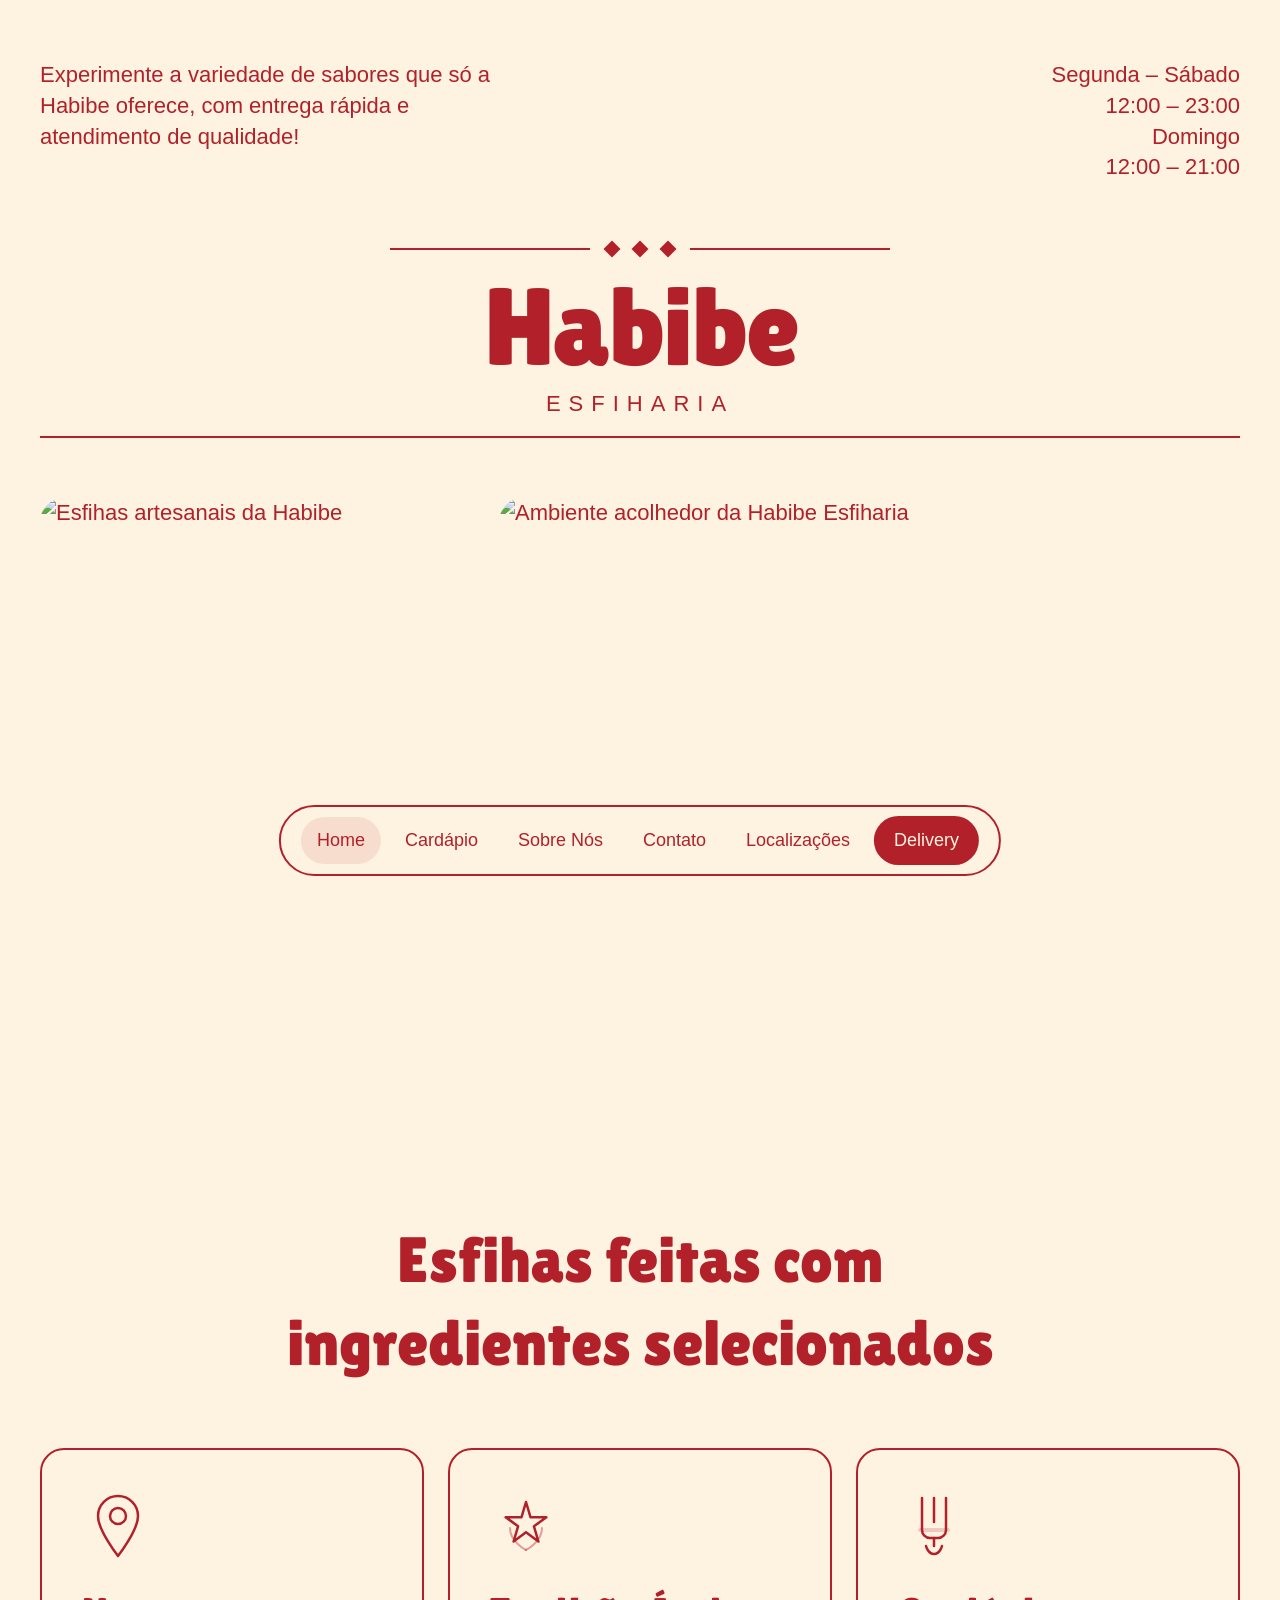
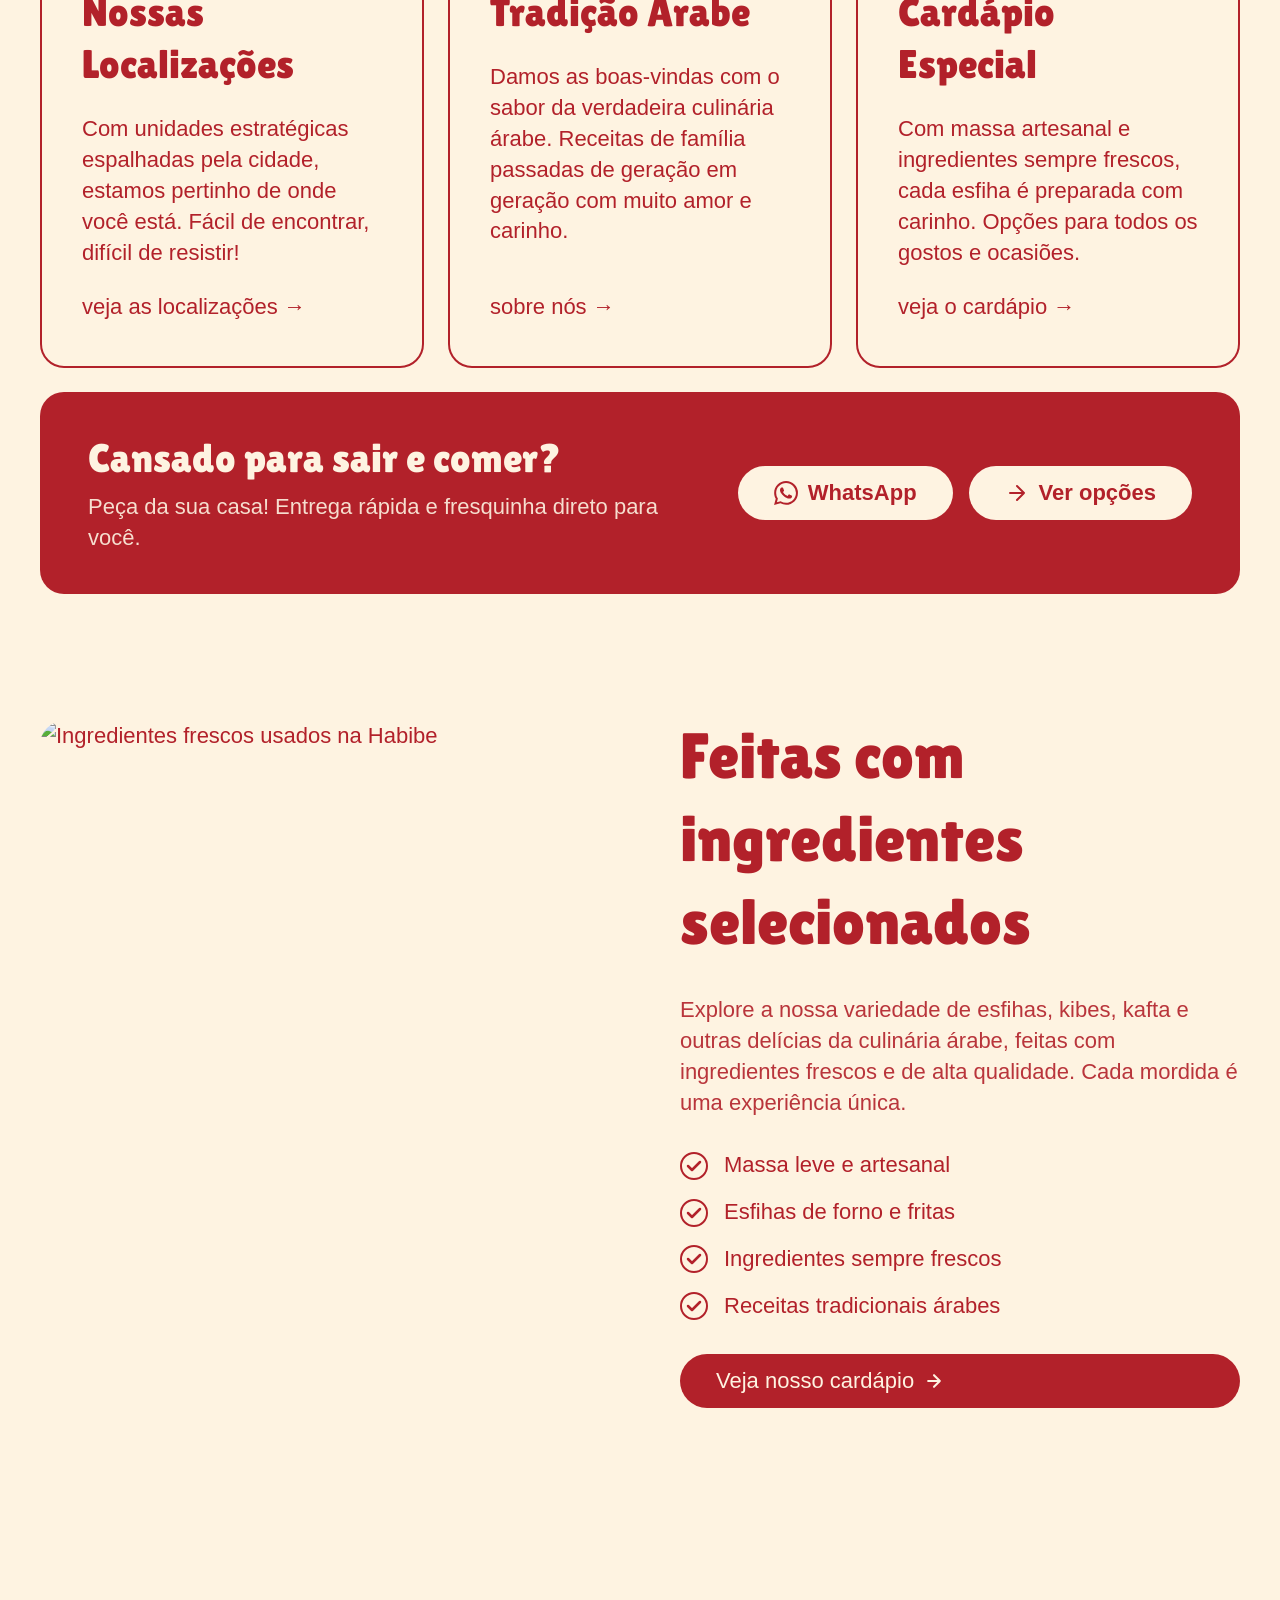
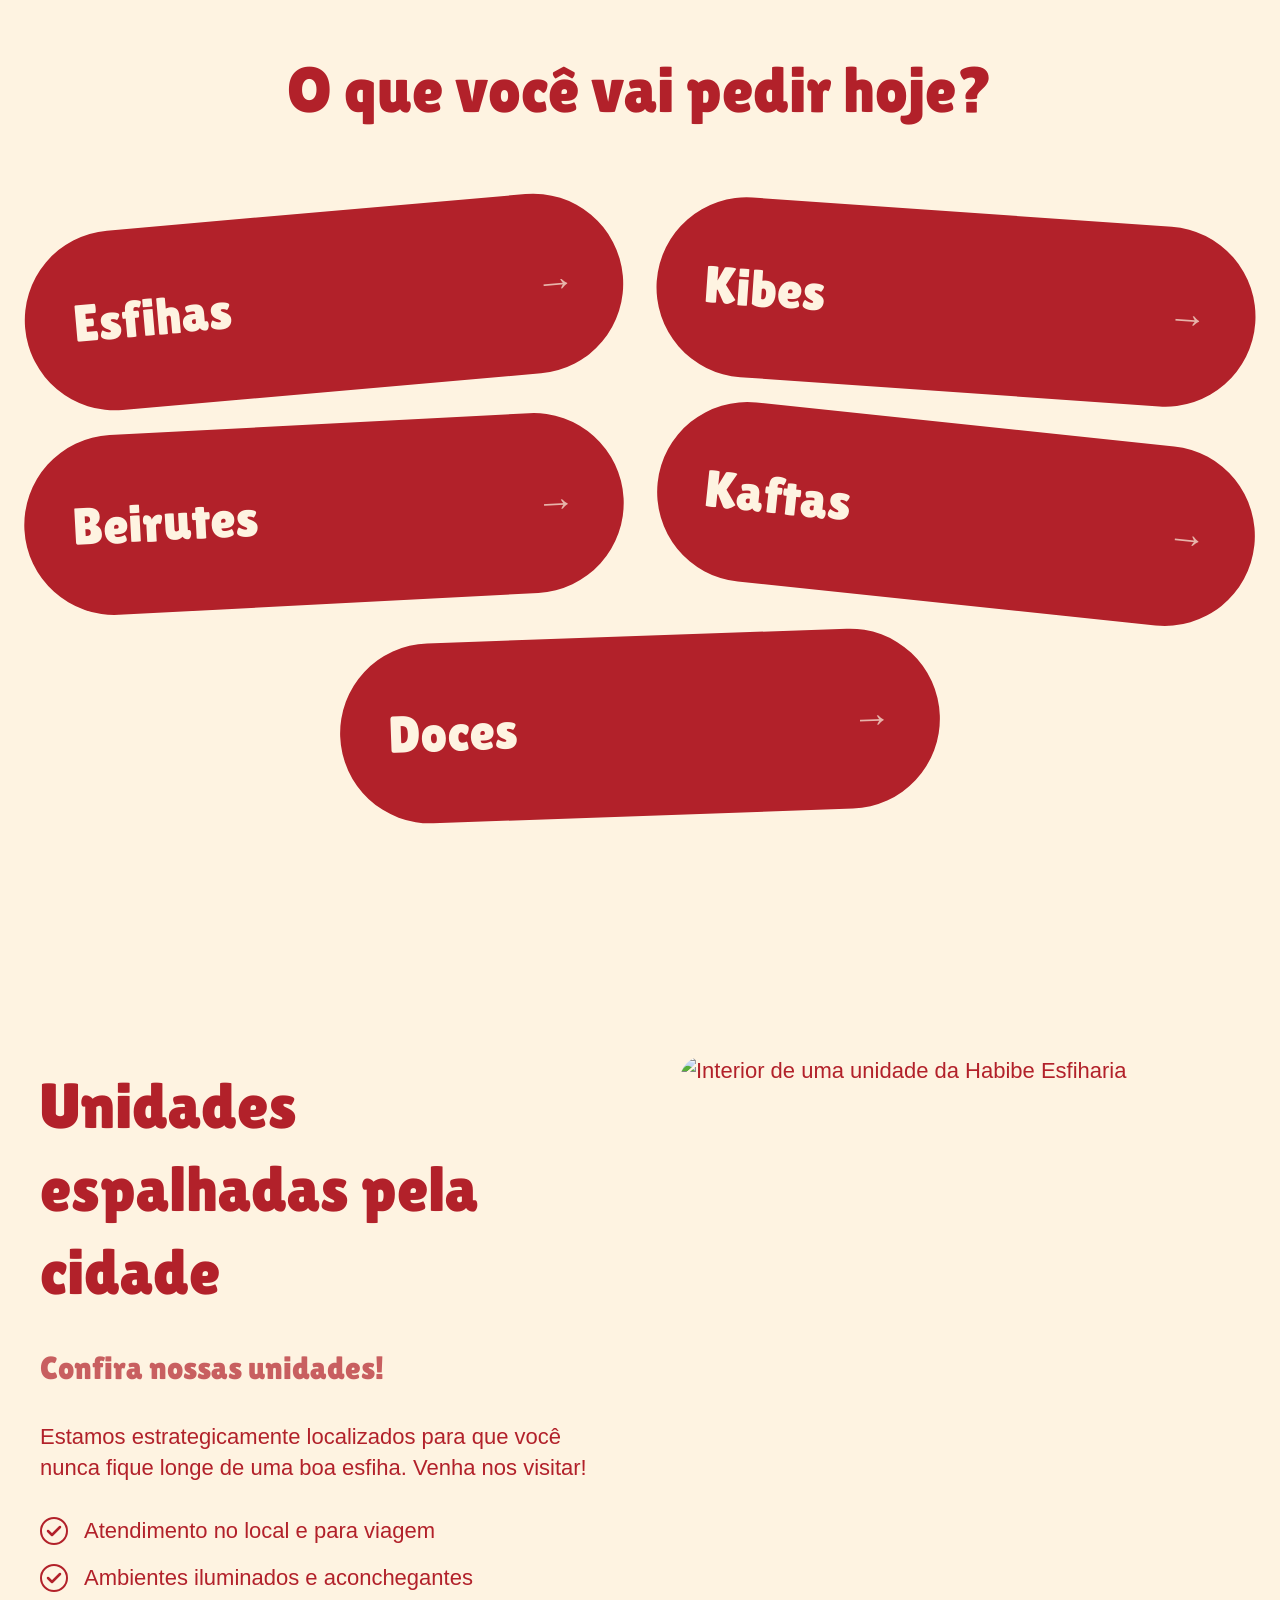
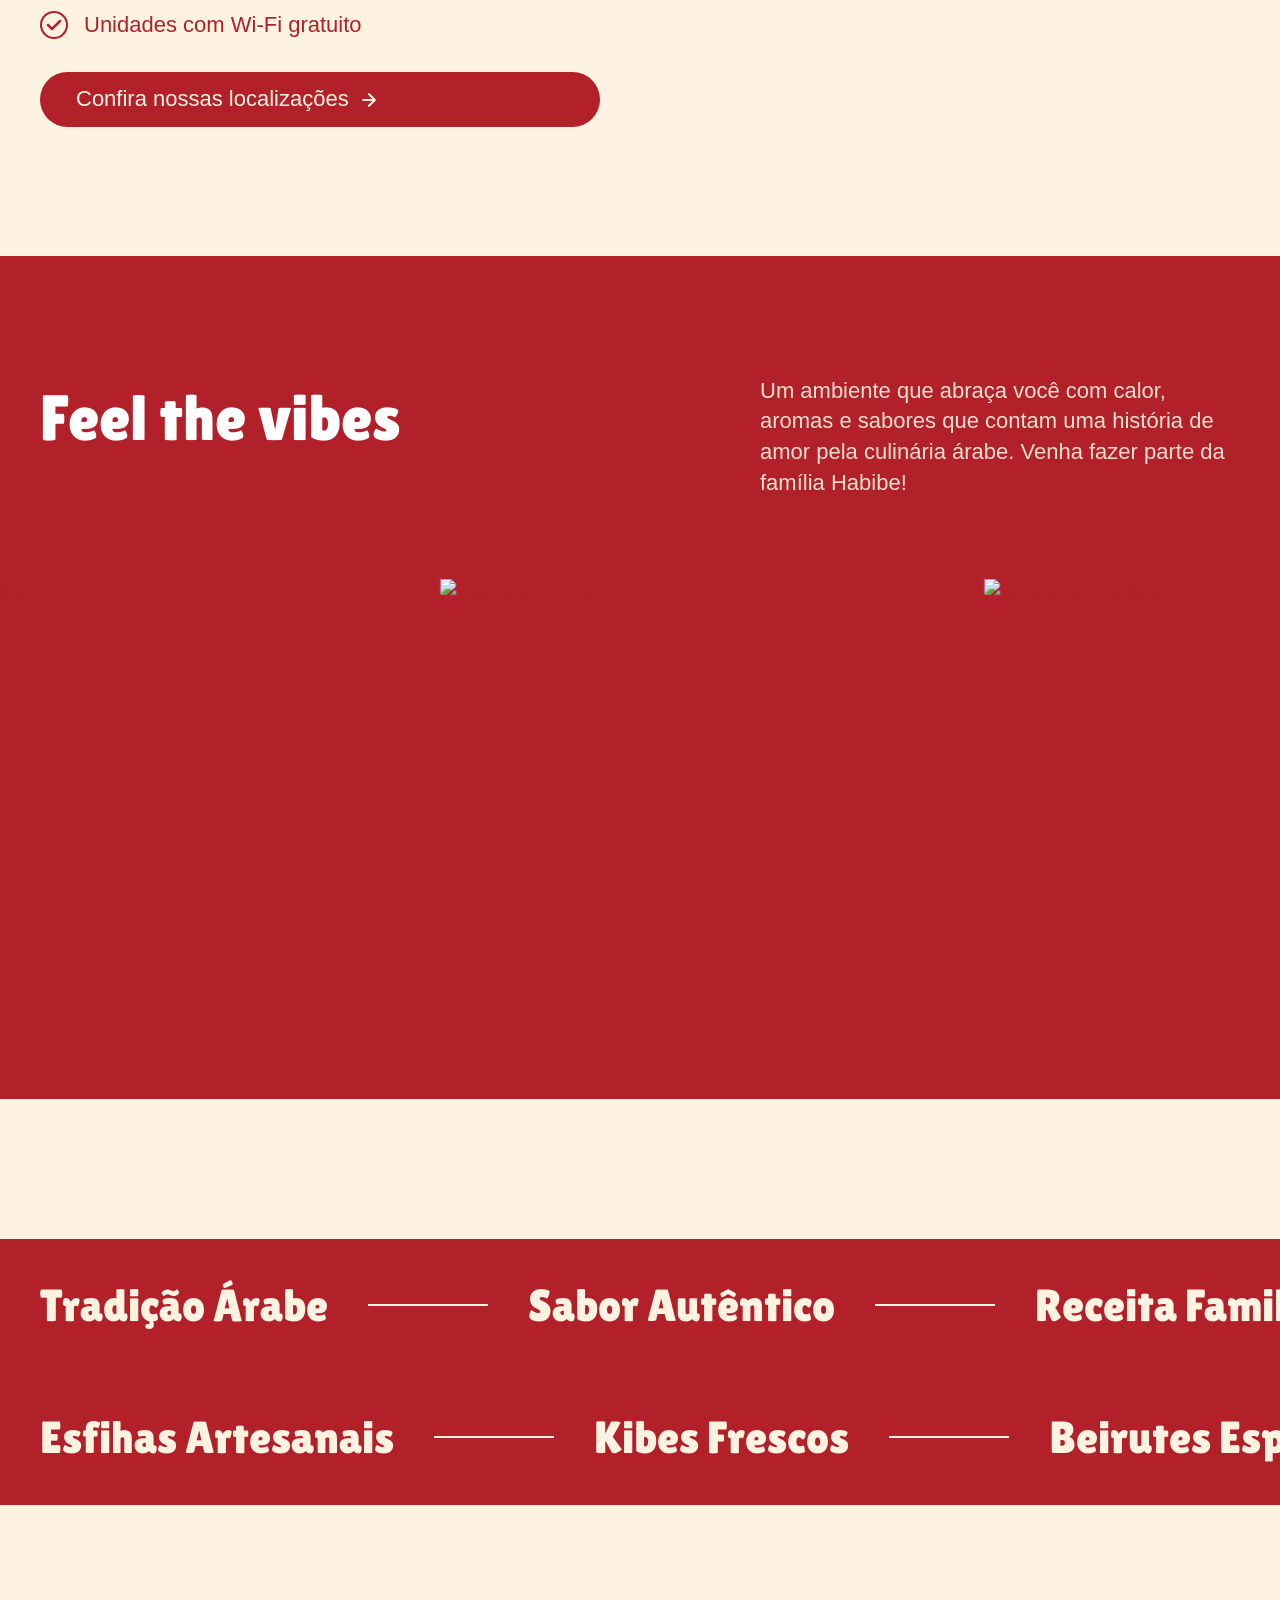
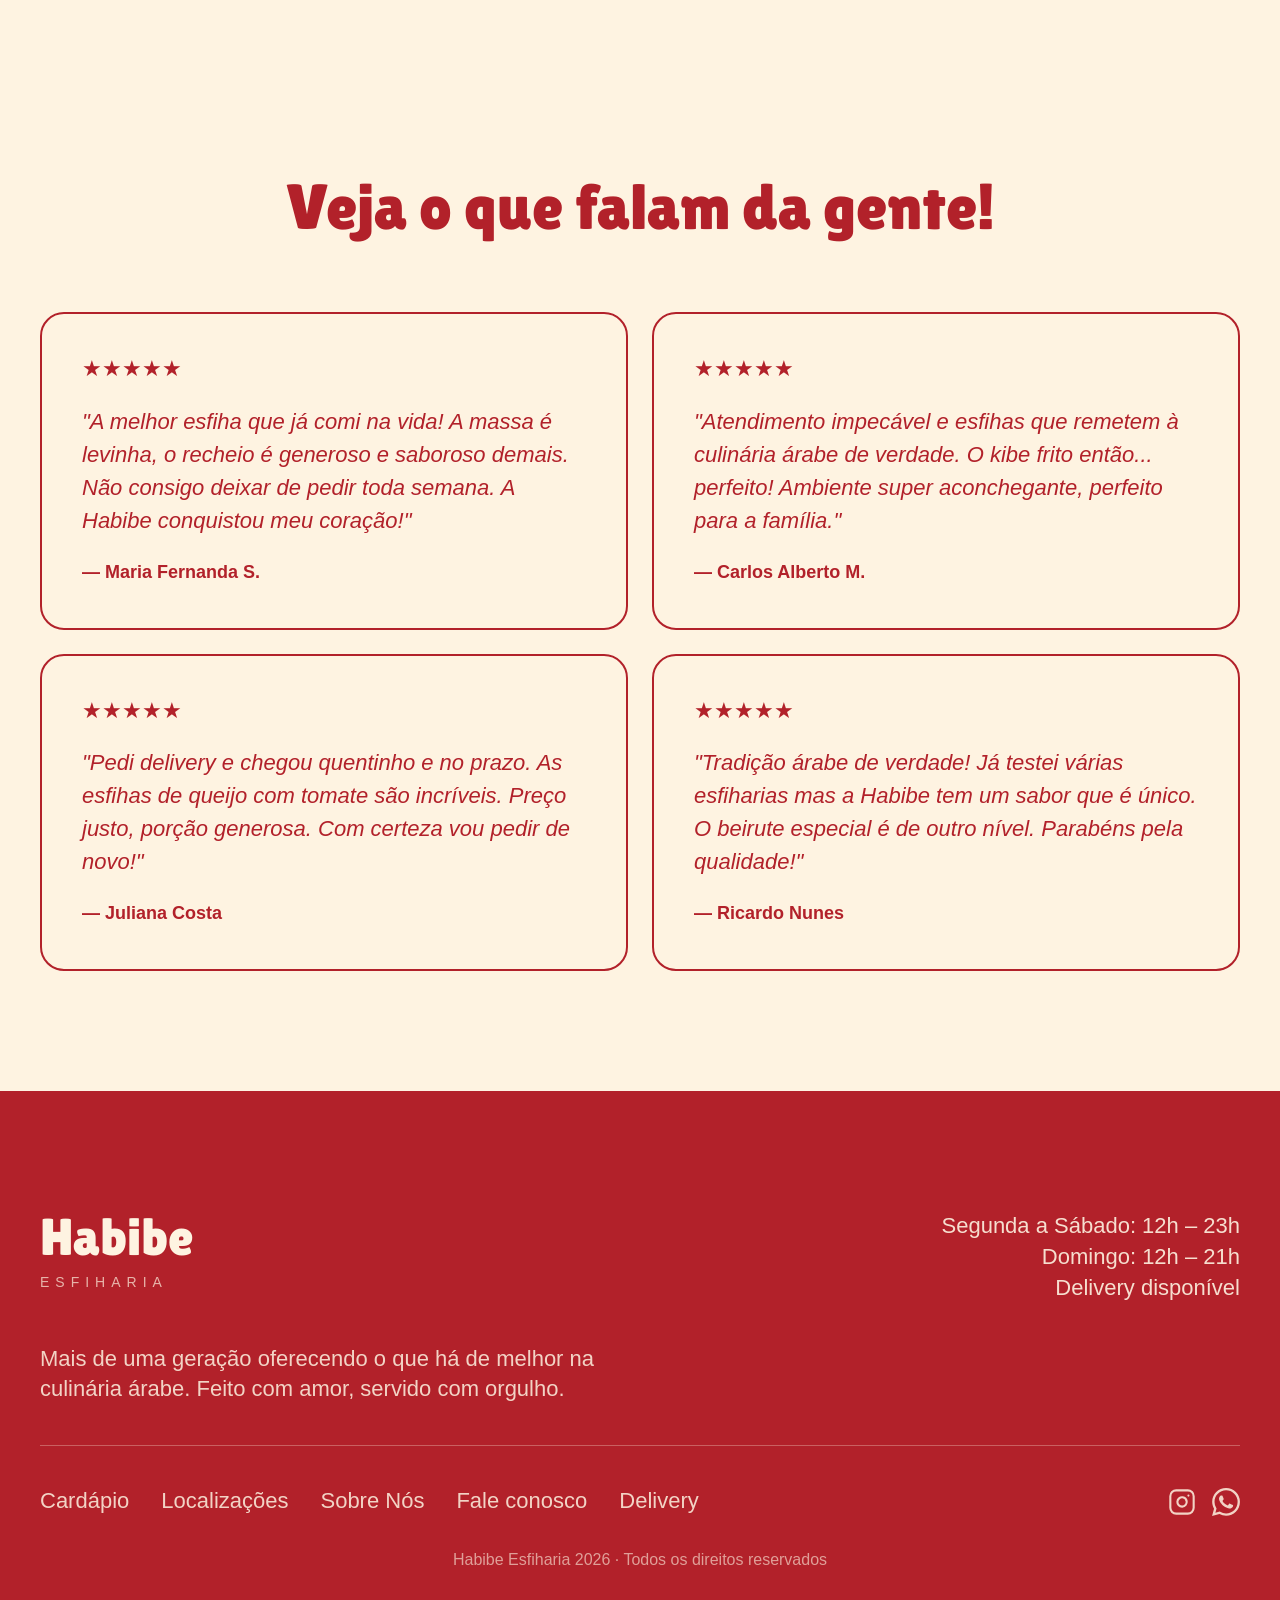
==== commit b04d853a: "fix: move font imports from CSS @import to HTML <link> tags CSS @import for external fonts can fail " ====
--- a/index.html
+++ b/index.html
@@ -5,6 +5,10 @@
   <meta name="viewport" content="width=device-width, initial-scale=1.0" />
   <title>Habibe Esfiharia — Tradição Árabe com Sabor Autêntico</title>
   <meta name="description" content="A Habibe Esfiharia traz a autêntica culinária árabe com esfihas artesanais, kibes frescos e beirutes especiais. Peça delivery ou visite nossas unidades." />
+  <link rel="preconnect" href="https://fonts.googleapis.com" />
+  <link rel="preconnect" href="https://fonts.gstatic.com" crossorigin />
+  <link href="https://fonts.googleapis.com/css2?family=Lilita+One&display=swap" rel="stylesheet" />
+  <link href="https://api.fontshare.com/v2/css?f[]=satoshi@300,400,500,700&display=swap" rel="stylesheet" />
   <link rel="stylesheet" href="css/style.css" />
 </head>
 <body>
--- a/css/style.css
+++ b/css/style.css
@@ -2,9 +2,7 @@
    HABIBE ESFIHARIA — style.css
    ============================================ */
 
-/* FONTS */
-@import url('https://fonts.googleapis.com/css2?family=Lilita+One&display=swap');
-@import url('https://api.fontshare.com/v2/css?f[]=satoshi@300,400,500,700,300italic,400italic,500italic,700italic&display=swap');
+/* FONTS — loaded via <link> tags in HTML for better compatibility */
 
 /* ============================================
    CSS VARIABLES
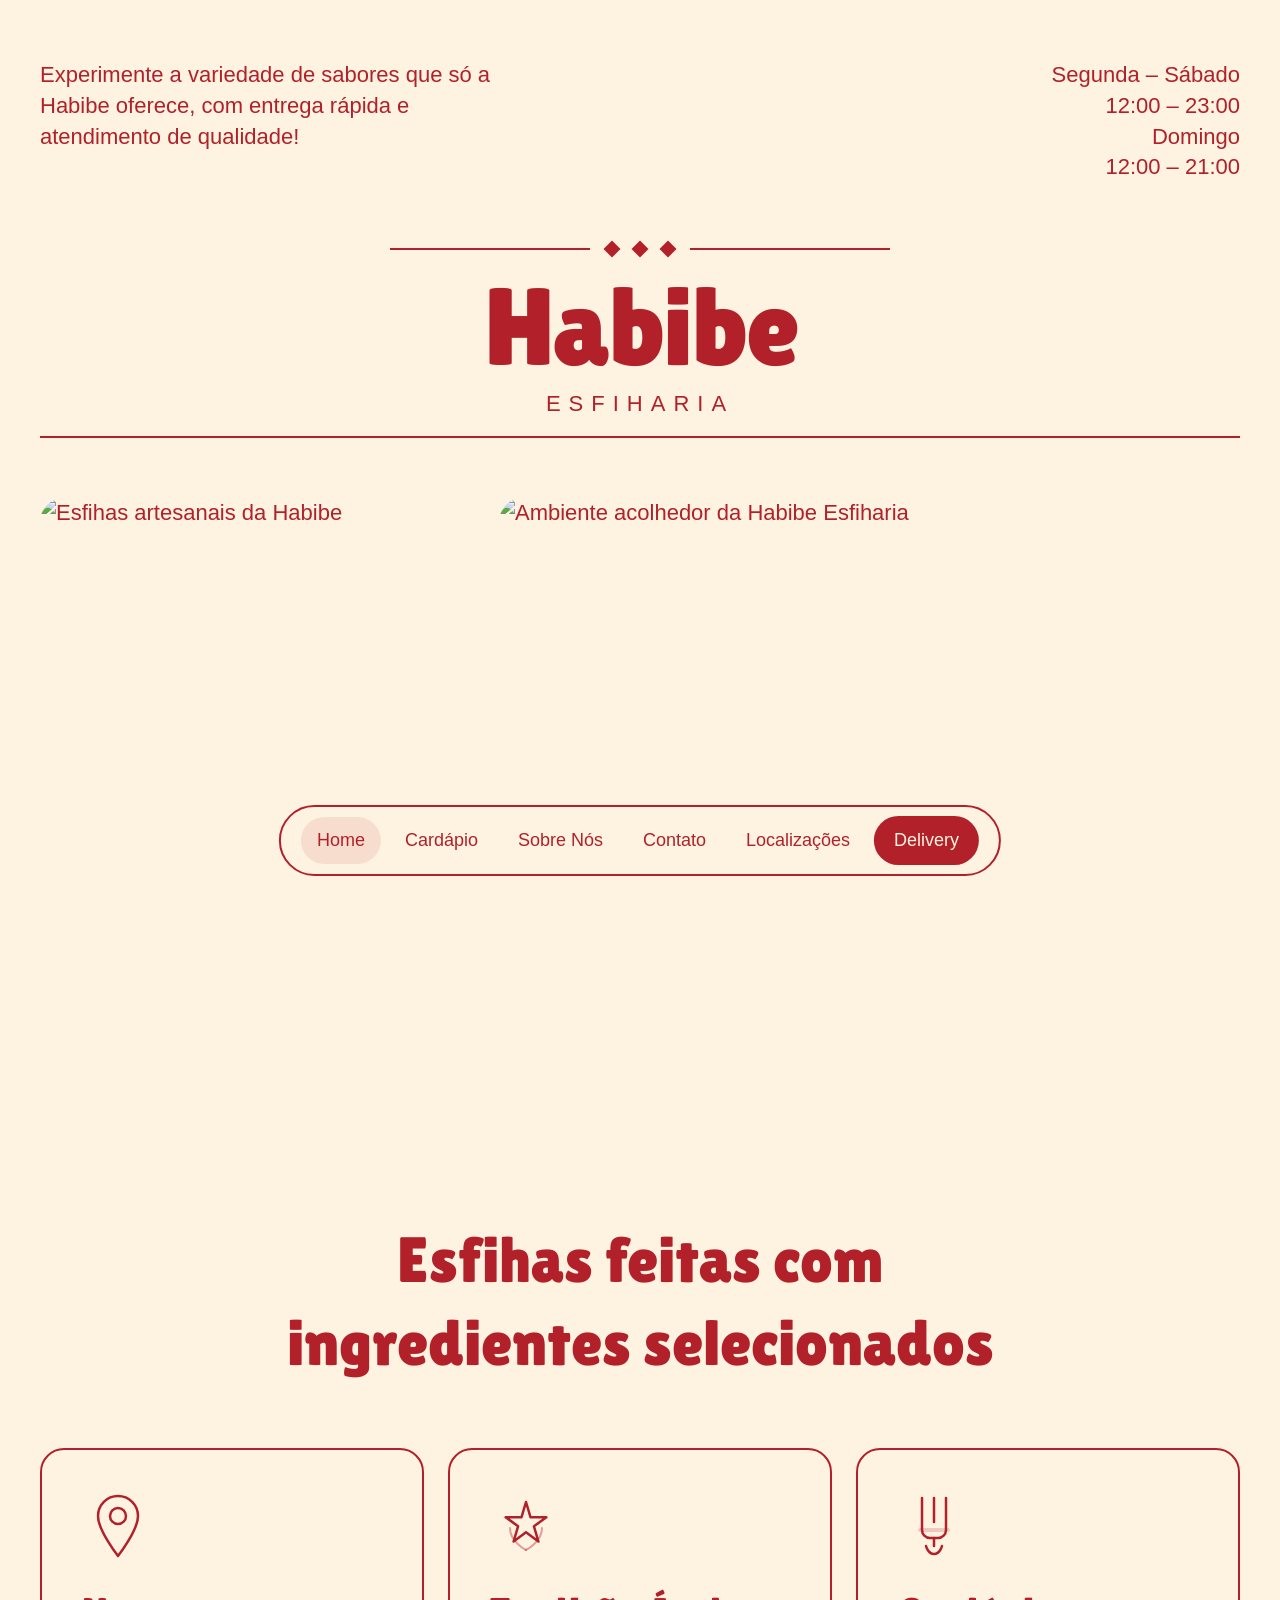
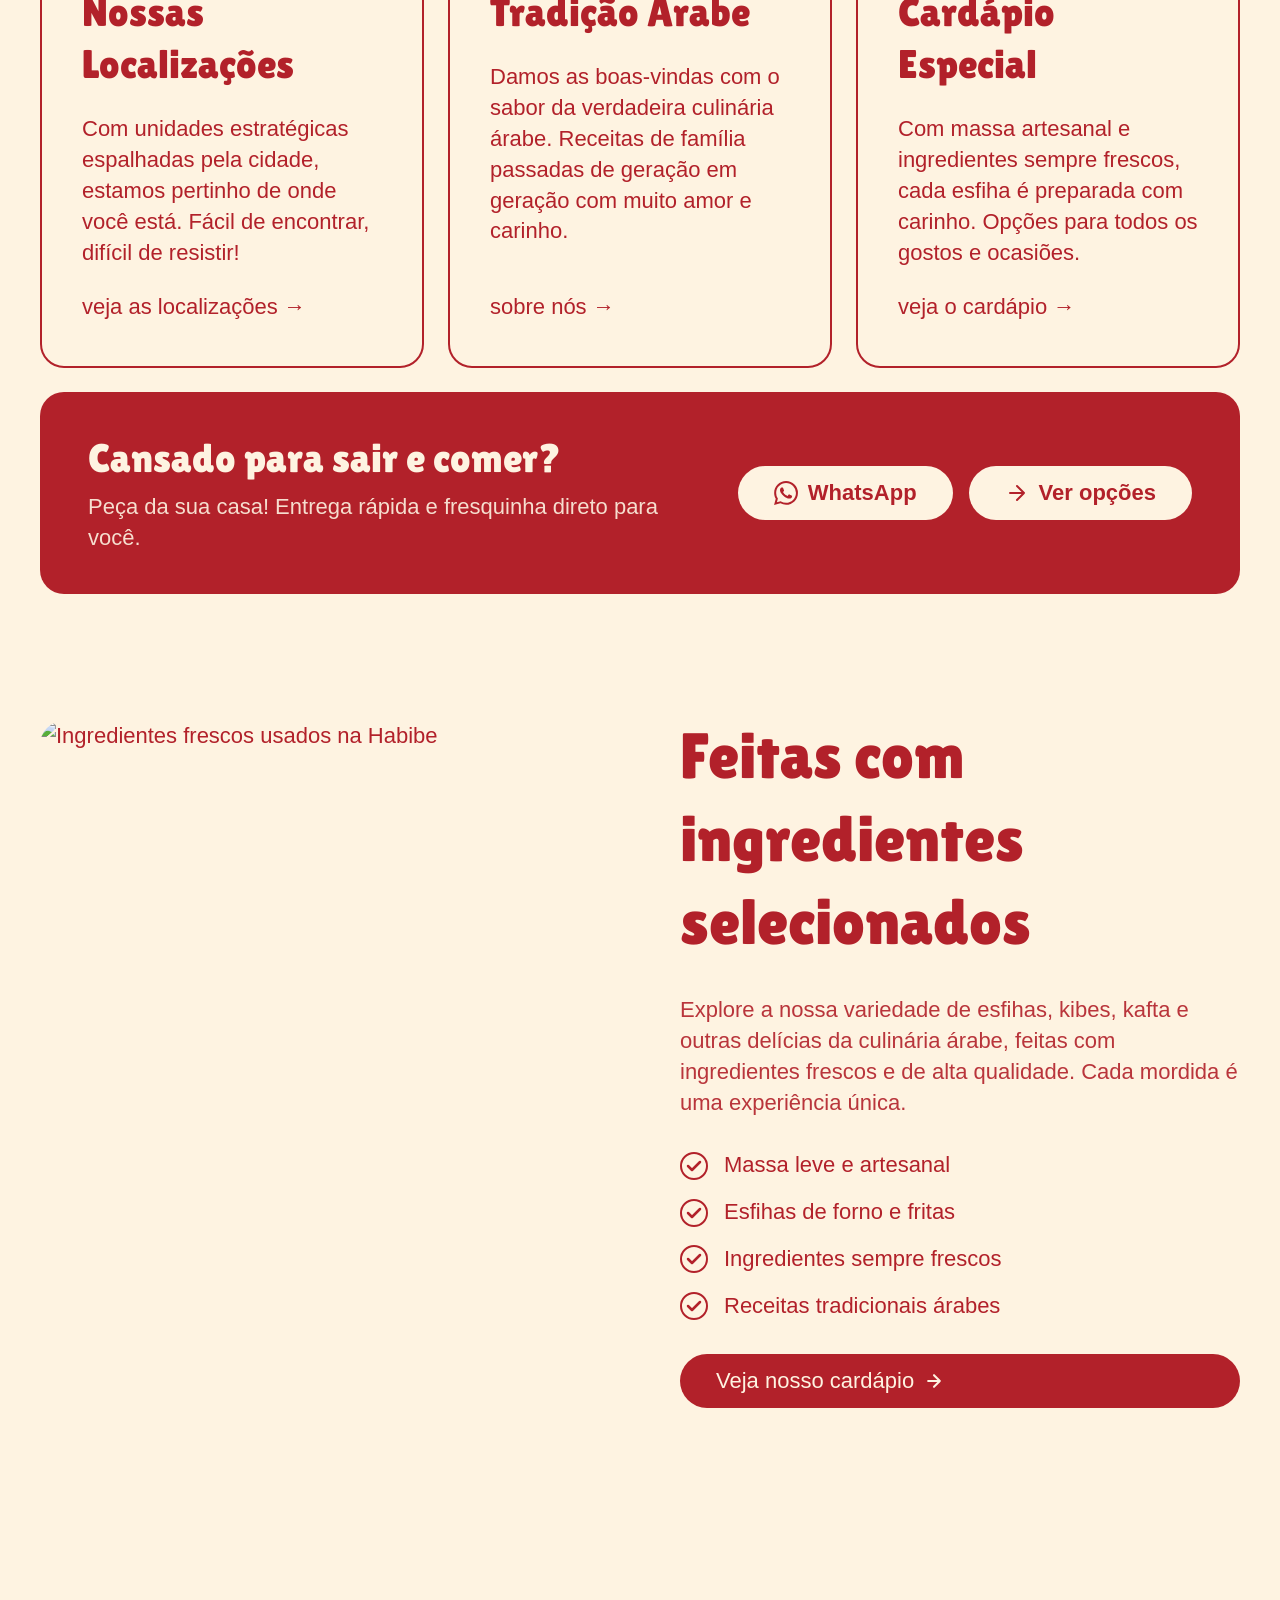
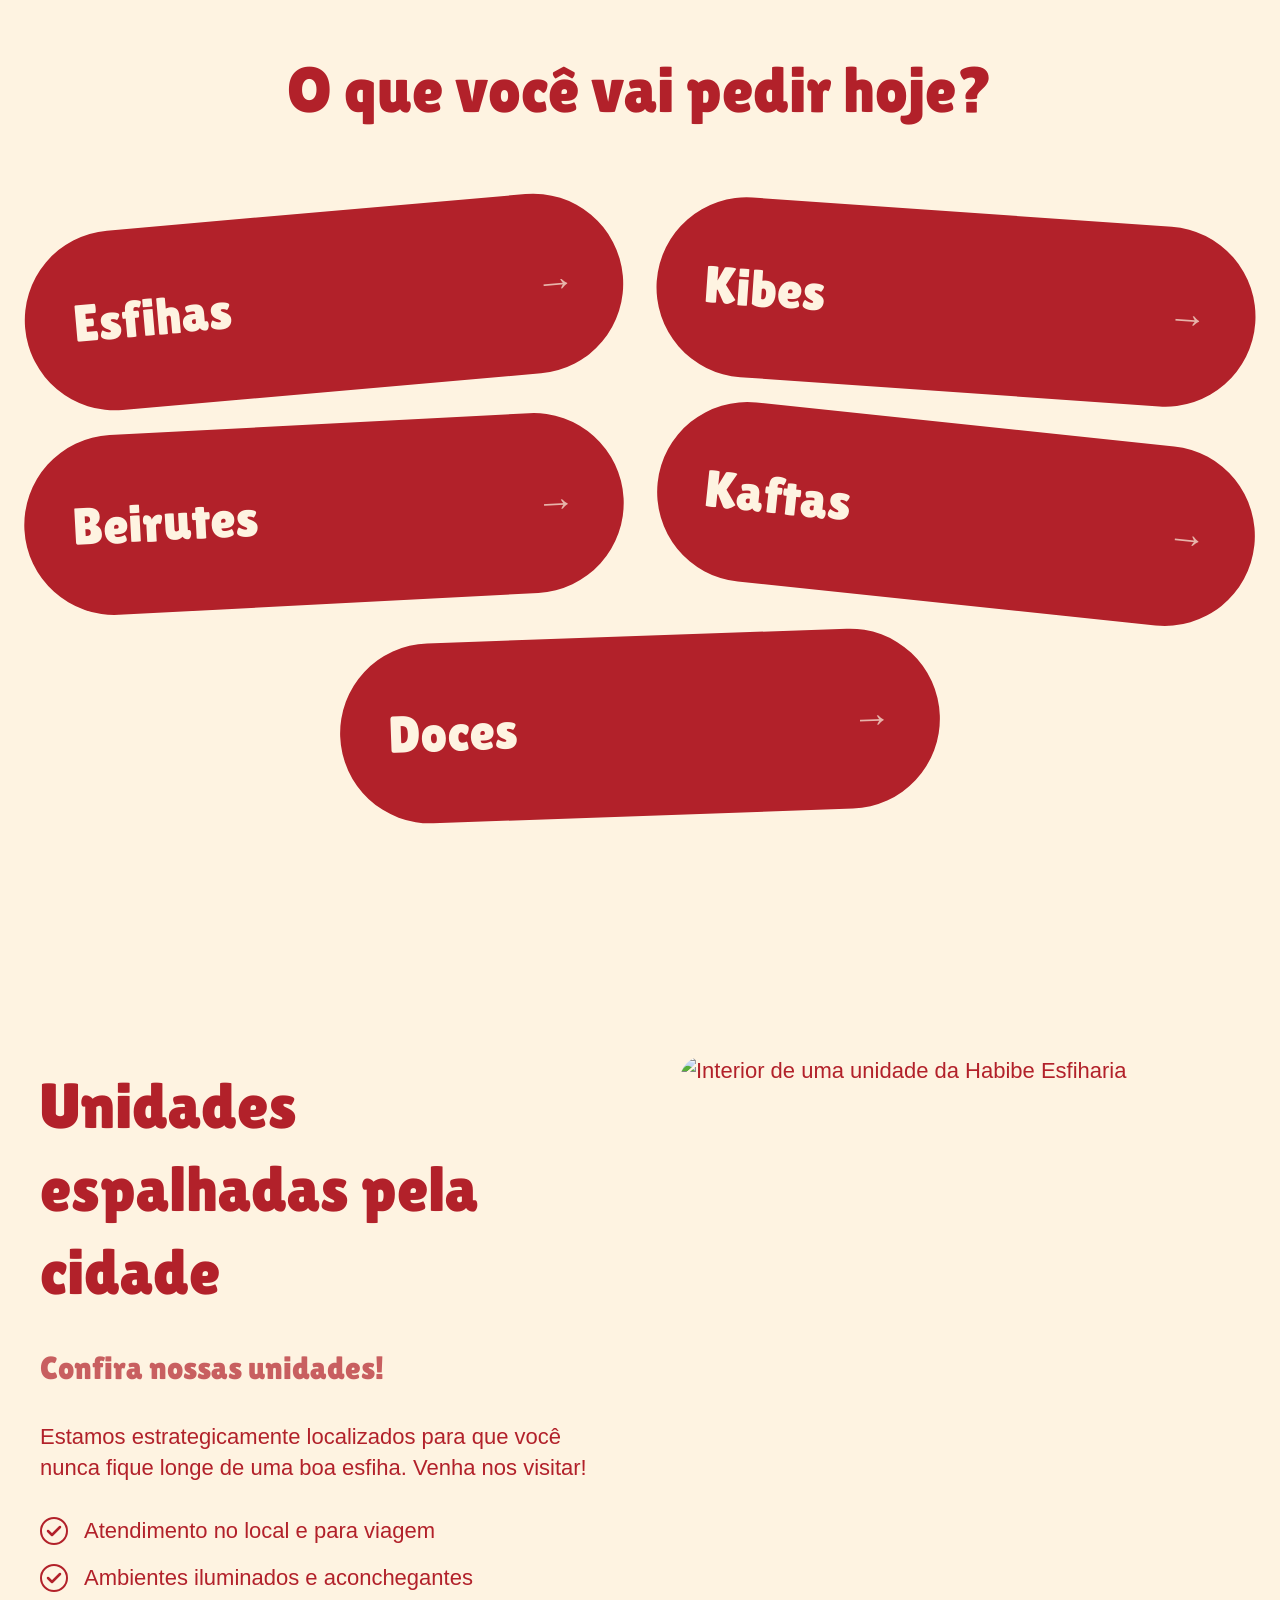
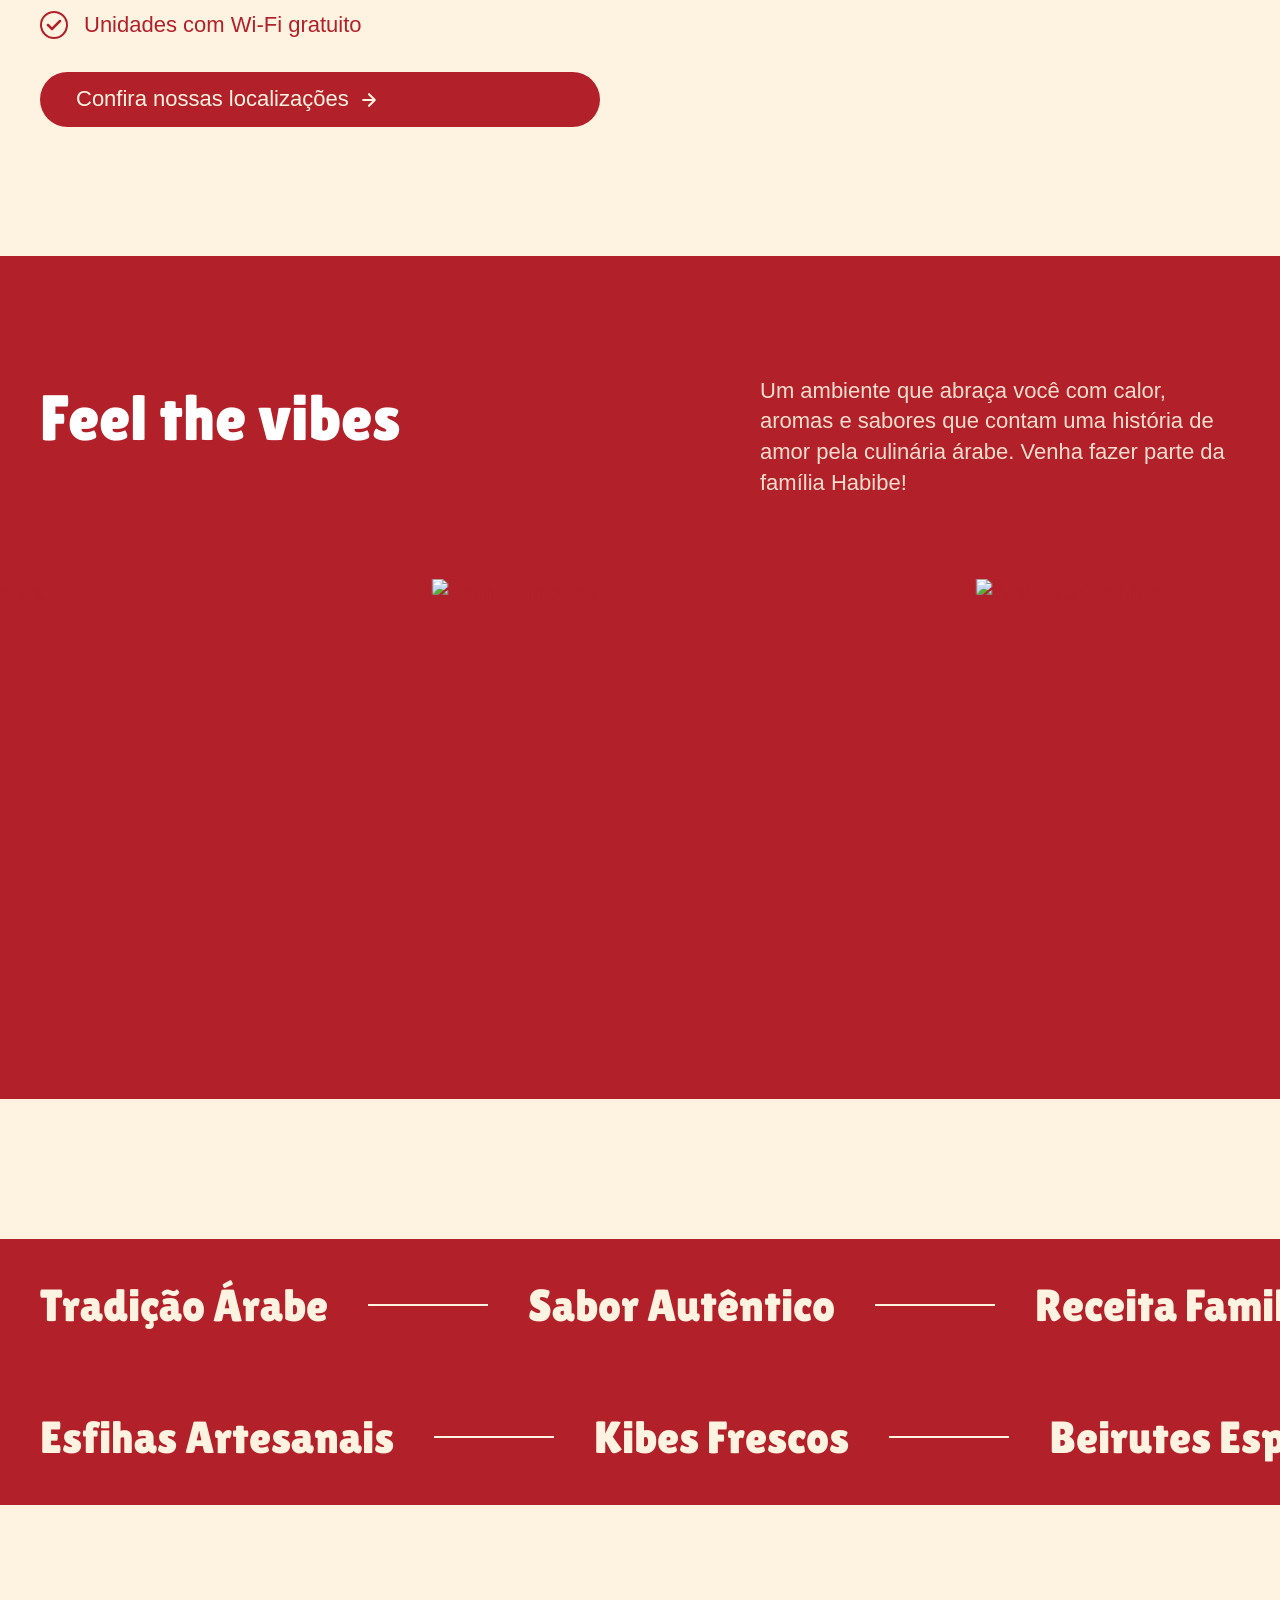
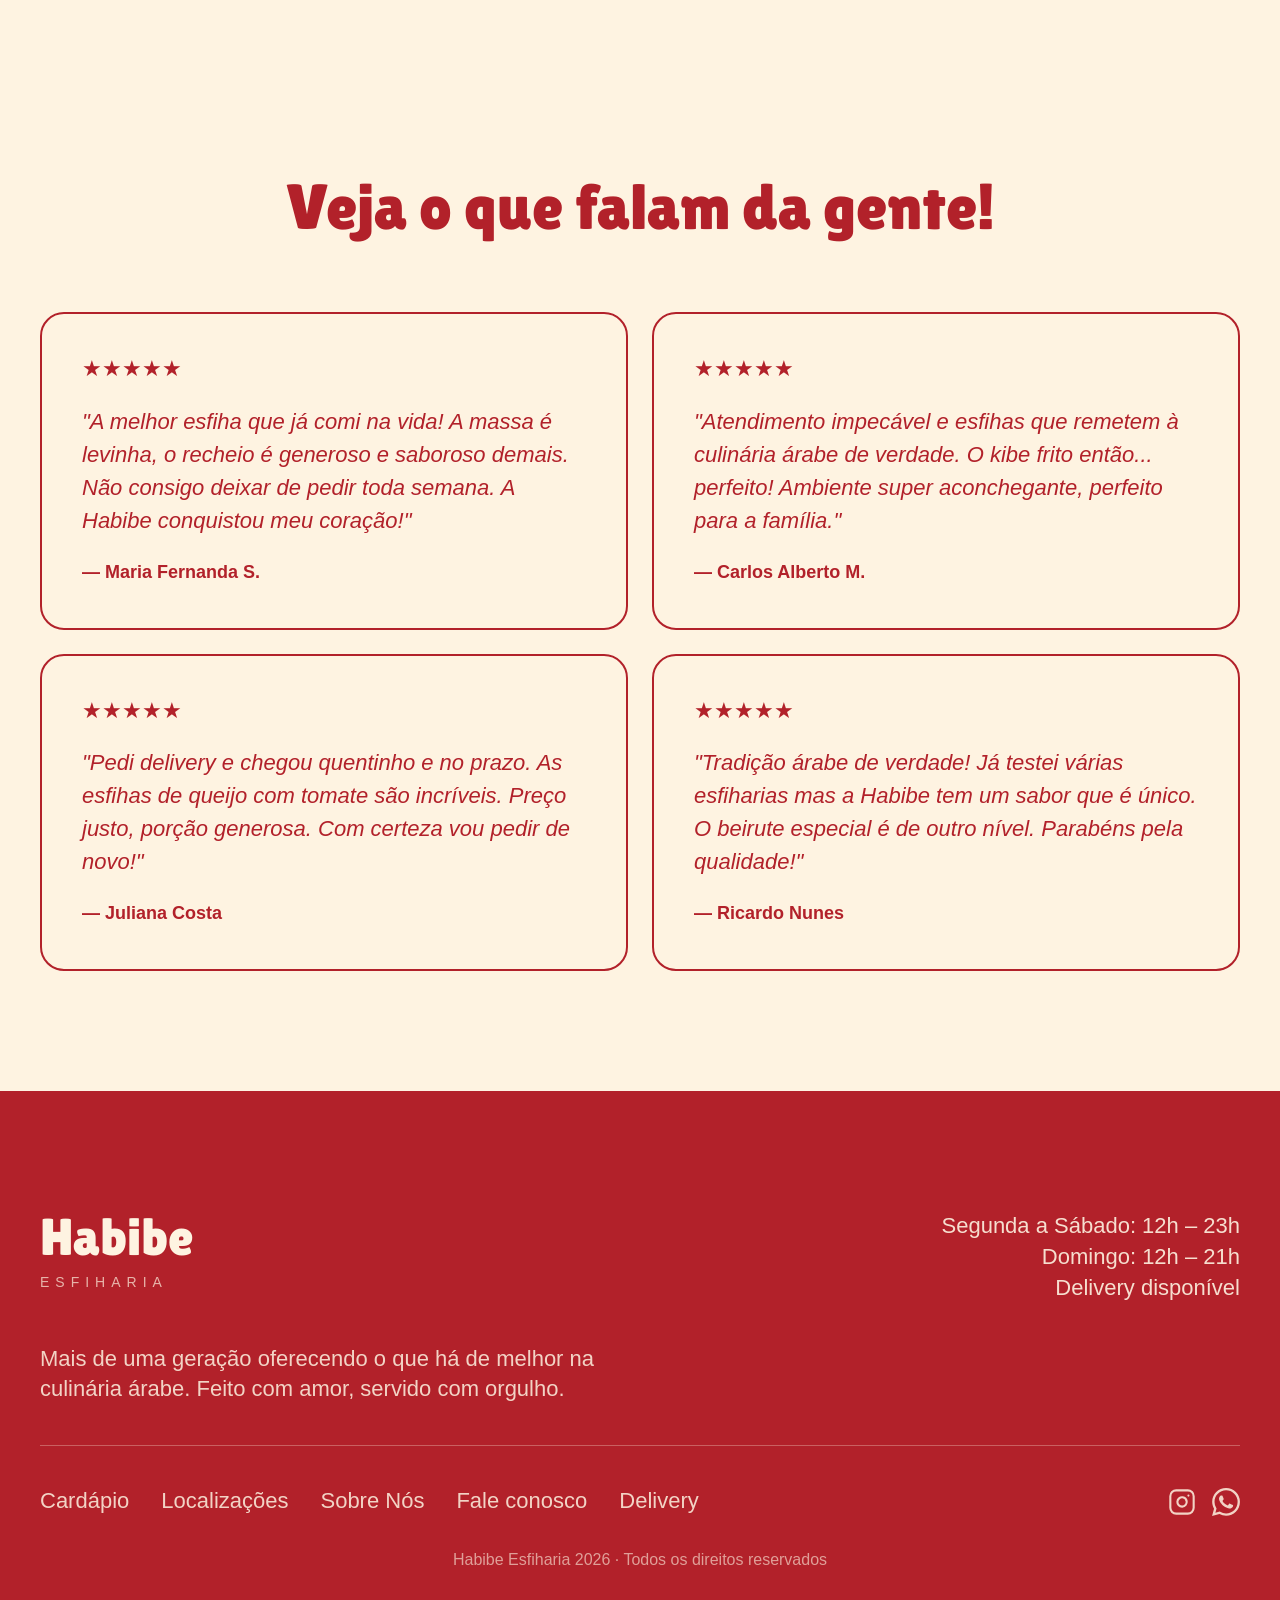
==== commit 20115284: "fix: move style.css and main.js to root for file:// compatibility Subdirectory references (css/style" ====
--- a/index.html
+++ b/index.html
@@ -9,7 +9,7 @@
   <link rel="preconnect" href="https://fonts.gstatic.com" crossorigin />
   <link href="https://fonts.googleapis.com/css2?family=Lilita+One&display=swap" rel="stylesheet" />
   <link href="https://api.fontshare.com/v2/css?f[]=satoshi@300,400,500,700&display=swap" rel="stylesheet" />
-  <link rel="stylesheet" href="css/style.css" />
+  <link rel="stylesheet" href="style.css" />
 </head>
 <body>
 
@@ -451,6 +451,6 @@
     </div>
   </footer>
 
-  <script src="js/main.js"></script>
+  <script src="main.js"></script>
 </body>
 </html>
--- a/style.css
+++ b/style.css
@@ -0,0 +1,1590 @@
+/* ============================================
+   HABIBE ESFIHARIA — style.css
+   ============================================ */
+
+/* FONTS — loaded via <link> tags in HTML for better compatibility */
+
+/* ============================================
+   CSS VARIABLES
+   ============================================ */
+:root {
+  --color-light: #fef3e1;
+  --color-main: #b2212a;
+  --white: #ffffff;
+  --black: #000000;
+
+  --type-h1: 110px;
+  --type-h2: 64px;
+  --type-h3: 40px;
+  --type-subtitle: 32px;
+  --type-body-big: 24px;
+  --type-body-regular: 22px;
+
+  --font-heading: 'Lilita One', sans-serif;
+  --font-body: 'Satoshi', sans-serif;
+
+  --radius-card: 24px;
+  --radius-pill: 70px;
+  --radius-btn: 60px;
+
+  --border-main: 2px solid var(--color-main);
+  --transition: 0.2s ease;
+}
+
+/* ============================================
+   RESET & BASE
+   ============================================ */
+*, *::before, *::after {
+  box-sizing: border-box;
+  margin: 0;
+  padding: 0;
+}
+
+html {
+  scroll-behavior: smooth;
+}
+
+body {
+  font-family: var(--font-body);
+  font-size: var(--type-body-regular);
+  font-weight: 500;
+  line-height: 140%;
+  background-color: var(--color-light);
+  color: var(--color-main);
+  overflow-x: hidden;
+}
+
+img {
+  max-width: 100%;
+  display: block;
+}
+
+a {
+  color: inherit;
+  text-decoration: none;
+}
+
+ul {
+  list-style: none;
+}
+
+h1, h2, h3, h4 {
+  font-family: var(--font-heading);
+  font-weight: 400;
+  line-height: 130%;
+  color: var(--color-main);
+}
+
+h1 { font-size: var(--type-h1); }
+h2 { font-size: var(--type-h2); }
+h3 { font-size: var(--type-h3); }
+
+p {
+  font-family: var(--font-body);
+  font-size: var(--type-body-regular);
+  font-weight: 500;
+  line-height: 140%;
+}
+
+/* ============================================
+   LAYOUT UTILITIES
+   ============================================ */
+.container {
+  max-width: 1280px;
+  margin: 0 auto;
+  padding: 0 40px;
+}
+
+.section {
+  padding-top: 120px;
+  padding-bottom: 120px;
+}
+
+/* ============================================
+   FADE-IN ON SCROLL
+   ============================================ */
+.fade-in {
+  opacity: 0;
+  transform: translateY(40px);
+  transition: opacity 0.7s ease, transform 0.7s ease;
+}
+
+.fade-in.visible {
+  opacity: 1;
+  transform: translateY(0);
+}
+
+/* ============================================
+   BUTTONS
+   ============================================ */
+.btn-primary {
+  background-color: var(--color-main);
+  color: var(--color-light);
+  border-radius: var(--radius-btn);
+  padding: 12px 36px;
+  font-family: var(--font-body);
+  font-size: var(--type-body-regular);
+  font-weight: 500;
+  border: none;
+  cursor: pointer;
+  transition: background-color var(--transition), transform var(--transition);
+  display: inline-flex;
+  align-items: center;
+  gap: 10px;
+  text-decoration: none;
+}
+
+.btn-primary:hover {
+  transform: scale(1.03);
+  background-color: #951a22;
+}
+
+.btn-outline {
+  background-color: transparent;
+  color: var(--color-main);
+  border: var(--border-main);
+  border-radius: var(--radius-btn);
+  padding: 12px 36px;
+  font-family: var(--font-body);
+  font-size: var(--type-body-regular);
+  font-weight: 500;
+  cursor: pointer;
+  transition: background-color var(--transition), color var(--transition), transform var(--transition);
+  display: inline-flex;
+  align-items: center;
+  gap: 10px;
+  text-decoration: none;
+}
+
+.btn-outline:hover {
+  background-color: var(--color-main);
+  color: var(--color-light);
+  transform: scale(1.03);
+}
+
+.link-underline {
+  color: var(--color-main);
+  text-decoration: none;
+  font-weight: 500;
+  font-size: var(--type-body-regular);
+  border-bottom: 1.5px solid transparent;
+  transition: border-color var(--transition);
+  display: inline-block;
+  padding-bottom: 2px;
+}
+
+.link-underline:hover {
+  border-bottom-color: var(--color-main);
+}
+
+/* ============================================
+   FLOATING NAVBAR
+   ============================================ */
+.fixed-navbar {
+  position: fixed;
+  bottom: 24px;
+  left: 50%;
+  transform: translateX(-50%);
+  z-index: 1000;
+  width: auto;
+}
+
+.navbar {
+  background-color: var(--color-light);
+  border: var(--border-main);
+  border-radius: var(--radius-pill);
+  padding: 9px 20px;
+  display: flex;
+  align-items: center;
+}
+
+.nav-menu {
+  display: flex;
+  align-items: center;
+  gap: 8px;
+}
+
+.link-nav {
+  color: var(--color-main);
+  font-family: var(--font-body);
+  font-size: 18px;
+  font-weight: 500;
+  padding: 8px 16px;
+  border-radius: 50px;
+  transition: background-color var(--transition), color var(--transition);
+  white-space: nowrap;
+}
+
+.link-nav:hover {
+  background-color: var(--color-main);
+  color: var(--color-light);
+}
+
+.link-nav.active {
+  background-color: rgba(178, 33, 42, 0.1);
+}
+
+.cta-nav {
+  background-color: var(--color-main);
+  color: var(--color-light);
+  border-radius: var(--radius-pill);
+  padding: 9px 20px;
+  font-family: var(--font-body);
+  font-size: 18px;
+  font-weight: 500;
+  transition: background-color var(--transition);
+  white-space: nowrap;
+}
+
+.cta-nav:hover {
+  background-color: #951a22;
+}
+
+/* Hamburger button (hidden on desktop) */
+.hamburger {
+  display: none;
+  flex-direction: column;
+  gap: 5px;
+  background: none;
+  border: none;
+  cursor: pointer;
+  padding: 8px;
+}
+
+.hamburger span {
+  display: block;
+  width: 24px;
+  height: 2px;
+  background-color: var(--color-main);
+  border-radius: 2px;
+  transition: transform var(--transition), opacity var(--transition);
+}
+
+.hamburger.active span:nth-child(1) {
+  transform: translateY(7px) rotate(45deg);
+}
+
+.hamburger.active span:nth-child(2) {
+  opacity: 0;
+}
+
+.hamburger.active span:nth-child(3) {
+  transform: translateY(-7px) rotate(-45deg);
+}
+
+/* Mobile nav overlay */
+.mobile-nav {
+  display: none;
+  position: fixed;
+  top: 24px;
+  left: 50%;
+  transform: translateX(-50%);
+  z-index: 999;
+  background-color: var(--color-light);
+  border: var(--border-main);
+  border-radius: 24px;
+  padding: 20px;
+  width: 270px;
+  flex-direction: column;
+  gap: 4px;
+}
+
+.mobile-nav.open {
+  display: flex;
+}
+
+.mobile-nav .link-nav,
+.mobile-nav .cta-nav {
+  display: block;
+  text-align: center;
+  padding: 12px 16px;
+  border-radius: 12px;
+}
+
+.mobile-nav .cta-nav {
+  margin-top: 4px;
+  border-radius: 50px;
+  text-align: center;
+}
+
+/* ============================================
+   HERO SECTION
+   ============================================ */
+.hero {
+  padding-top: 60px;
+  padding-bottom: 0;
+  background-color: var(--color-light);
+}
+
+.hero-top {
+  display: flex;
+  justify-content: space-between;
+  align-items: flex-start;
+  gap: 40px;
+  margin-bottom: 0;
+}
+
+.hero-tagline {
+  max-width: 496px;
+  font-size: var(--type-body-regular);
+  font-weight: 500;
+  color: var(--color-main);
+  line-height: 140%;
+}
+
+.hero-hours {
+  text-align: right;
+  font-size: var(--type-body-regular);
+  font-weight: 500;
+  color: var(--color-main);
+  line-height: 140%;
+  flex-shrink: 0;
+}
+
+.hero-logo-wrap {
+  margin-top: 60px;
+  margin-bottom: 60px;
+  text-align: center;
+  position: relative;
+}
+
+.hero-logo-text {
+  font-family: var(--font-heading);
+  font-size: var(--type-h1);
+  color: var(--color-main);
+  line-height: 1;
+  letter-spacing: -2px;
+  display: inline-block;
+}
+
+.hero-logo-subtitle {
+  font-family: var(--font-body);
+  font-size: 22px;
+  font-weight: 300;
+  color: var(--color-main);
+  letter-spacing: 8px;
+  text-transform: uppercase;
+  margin-top: 8px;
+}
+
+.hero-decorative {
+  display: flex;
+  align-items: center;
+  justify-content: center;
+  gap: 16px;
+  margin-bottom: 16px;
+}
+
+.hero-diamond {
+  width: 12px;
+  height: 12px;
+  background-color: var(--color-main);
+  transform: rotate(45deg);
+}
+
+.hero-line {
+  height: 2px;
+  background-color: var(--color-main);
+  flex: 1;
+  max-width: 200px;
+}
+
+.hero-line-bottom {
+  width: 100%;
+  height: 2px;
+  background-color: var(--color-main);
+  margin-top: 16px;
+}
+
+/* Hero Gallery */
+.hero-gallery {
+  display: grid;
+  grid-template-columns: 435px 1fr;
+  gap: 24px;
+  margin-top: 0;
+}
+
+.hero-gallery-img {
+  width: 100%;
+  height: 600px;
+  object-fit: cover;
+  border-radius: var(--radius-card);
+}
+
+.hero-gallery-img-tall {
+  width: 100%;
+  height: 600px;
+  object-fit: cover;
+  border-radius: var(--radius-card);
+}
+
+/* ============================================
+   QUICK INFO CARDS SECTION
+   ============================================ */
+.quick-info {
+  padding-top: 120px;
+  padding-bottom: 0;
+}
+
+.quick-info-title {
+  text-align: center;
+  margin-bottom: 64px;
+  max-width: 800px;
+  margin-left: auto;
+  margin-right: auto;
+}
+
+.grid-quick-info {
+  display: grid;
+  grid-template-columns: repeat(3, 1fr);
+  gap: 24px;
+  margin-bottom: 24px;
+}
+
+.info-card {
+  border: var(--border-main);
+  border-radius: var(--radius-card);
+  padding: 40px 40px 40px 40px;
+  display: flex;
+  flex-direction: column;
+  gap: 24px;
+  background-color: transparent;
+  transition: transform var(--transition);
+  cursor: default;
+}
+
+.info-card:hover {
+  transform: rotate(-2deg);
+}
+
+.info-card-icon {
+  width: 72px;
+  height: 72px;
+  color: var(--color-main);
+  flex-shrink: 0;
+}
+
+.info-card h3 {
+  font-size: var(--type-h3);
+  color: var(--color-main);
+}
+
+.info-card p {
+  font-size: var(--type-body-regular);
+  color: var(--color-main);
+  flex: 1;
+}
+
+/* Delivery CTA Banner */
+.delivery-banner {
+  background-color: var(--color-main);
+  border-radius: var(--radius-card);
+  padding: 40px 48px;
+  display: flex;
+  align-items: center;
+  justify-content: space-between;
+  gap: 24px;
+  margin-top: 0;
+}
+
+.delivery-banner-text h3 {
+  color: var(--color-light);
+  font-size: var(--type-h3);
+  margin-bottom: 8px;
+}
+
+.delivery-banner-text p {
+  color: var(--color-light);
+  font-size: var(--type-body-regular);
+  opacity: 0.9;
+}
+
+.delivery-banner-actions {
+  display: flex;
+  gap: 16px;
+  flex-shrink: 0;
+  flex-wrap: wrap;
+}
+
+.btn-light {
+  background-color: var(--color-light);
+  color: var(--color-main);
+  border-radius: var(--radius-btn);
+  padding: 12px 36px;
+  font-family: var(--font-body);
+  font-size: var(--type-body-regular);
+  font-weight: 700;
+  border: none;
+  cursor: pointer;
+  transition: background-color var(--transition), transform var(--transition);
+  display: inline-flex;
+  align-items: center;
+  gap: 10px;
+  text-decoration: none;
+}
+
+.btn-light:hover {
+  transform: scale(1.03);
+  background-color: #f5e8d0;
+}
+
+/* ============================================
+   FEATURES SECTION
+   ============================================ */
+.features {
+  padding-top: 120px;
+  padding-bottom: 120px;
+}
+
+.features-grid {
+  display: grid;
+  grid-template-columns: 1fr 1fr;
+  gap: 80px;
+  align-items: center;
+}
+
+.features-image {
+  width: 100%;
+  height: 680px;
+  object-fit: cover;
+  border-radius: var(--radius-card);
+}
+
+.features-content {
+  display: flex;
+  flex-direction: column;
+  gap: 32px;
+}
+
+.features-content h2 {
+  font-size: var(--type-h2);
+}
+
+.features-content p {
+  font-size: var(--type-body-regular);
+  opacity: 0.9;
+}
+
+.checklist {
+  display: flex;
+  flex-direction: column;
+  gap: 16px;
+}
+
+.checklist-item {
+  display: flex;
+  align-items: center;
+  gap: 16px;
+  font-size: var(--type-body-regular);
+  font-weight: 500;
+  color: var(--color-main);
+}
+
+.check-icon {
+  width: 28px;
+  height: 28px;
+  flex-shrink: 0;
+  color: var(--color-main);
+}
+
+/* ============================================
+   CATEGORY PILLS SECTION
+   ============================================ */
+.categories {
+  padding-top: 120px;
+  padding-bottom: 120px;
+  overflow: hidden;
+}
+
+.categories-title {
+  text-align: center;
+  margin-bottom: 80px;
+}
+
+.categories-grid {
+  display: flex;
+  flex-direction: column;
+  gap: 32px;
+  align-items: center;
+}
+
+.categories-row {
+  display: flex;
+  gap: 32px;
+  justify-content: center;
+}
+
+.pill-categoria {
+  background-color: var(--color-main);
+  color: var(--color-light);
+  font-family: var(--font-heading);
+  font-size: 52px;
+  border-radius: 172px;
+  padding: 0 48px;
+  width: 600px;
+  height: 180px;
+  display: flex;
+  align-items: center;
+  justify-content: flex-start;
+  text-decoration: none;
+  transition: transform 0.3s ease, background-color var(--transition);
+  cursor: pointer;
+  gap: 24px;
+}
+
+.pill-categoria:hover {
+  background-color: #951a22;
+}
+
+.pill-categoria.pill-1 { transform: rotate(-5deg); }
+.pill-categoria.pill-2 { transform: rotate(4deg); }
+.pill-categoria.pill-3 { transform: rotate(-3deg); }
+.pill-categoria.pill-4 { transform: rotate(6deg); }
+.pill-categoria.pill-5 { transform: rotate(-2deg); }
+
+.pill-categoria:hover.pill-1 { transform: rotate(-5deg) scale(1.03); }
+.pill-categoria:hover.pill-2 { transform: rotate(4deg) scale(1.03); }
+.pill-categoria:hover.pill-3 { transform: rotate(-3deg) scale(1.03); }
+.pill-categoria:hover.pill-4 { transform: rotate(6deg) scale(1.03); }
+.pill-categoria:hover.pill-5 { transform: rotate(-2deg) scale(1.03); }
+
+.pill-arrow {
+  font-size: 40px;
+  margin-left: auto;
+  opacity: 0.7;
+}
+
+/* ============================================
+   LOCATIONS SECTION
+   ============================================ */
+.locations-preview {
+  padding-top: 120px;
+  padding-bottom: 120px;
+}
+
+.locations-grid {
+  display: grid;
+  grid-template-columns: 1fr 1fr;
+  gap: 80px;
+  align-items: center;
+}
+
+.locations-content {
+  display: flex;
+  flex-direction: column;
+  gap: 32px;
+}
+
+.locations-content h2 {
+  font-size: var(--type-h2);
+}
+
+.locations-content .subtitle {
+  font-size: var(--type-subtitle);
+  font-family: var(--font-heading);
+  color: var(--color-main);
+  opacity: 0.7;
+}
+
+.locations-image {
+  width: 100%;
+  height: 680px;
+  object-fit: cover;
+  border-radius: var(--radius-card);
+}
+
+/* ============================================
+   MARQUEE GALLERY — FEEL THE VIBES
+   ============================================ */
+.feel-vibes {
+  background-color: var(--color-main);
+  padding-top: 120px;
+  padding-bottom: 0;
+  overflow: hidden;
+}
+
+.feel-vibes-header {
+  display: flex;
+  justify-content: space-between;
+  align-items: flex-start;
+  gap: 40px;
+  margin-bottom: 80px;
+}
+
+.feel-vibes-header h2 {
+  color: var(--white);
+  font-size: var(--type-h2);
+  max-width: 400px;
+}
+
+.feel-vibes-header p {
+  color: var(--color-light);
+  font-size: var(--type-body-regular);
+  max-width: 480px;
+  opacity: 0.9;
+}
+
+.marquee-container {
+  overflow: hidden;
+  width: 100%;
+}
+
+.marquee-track {
+  display: flex;
+  flex-direction: row;
+  gap: 24px;
+  width: max-content;
+  will-change: transform;
+}
+
+.marquee-img {
+  width: 520px;
+  height: 520px;
+  object-fit: cover;
+  flex-shrink: 0;
+  border-radius: 0;
+}
+
+/* ============================================
+   MOVING TEXT LINES
+   ============================================ */
+.moving-lines {
+  margin-top: 0;
+  padding-top: 140px;
+  padding-bottom: 140px;
+  overflow: hidden;
+  background-color: var(--color-light);
+}
+
+.moving-line-wrap {
+  overflow: hidden;
+  border-top: 2px solid var(--color-main);
+  border-bottom: 2px solid var(--color-main);
+  margin-bottom: -2px;
+}
+
+.moving-line-wrap:last-child {
+  margin-bottom: 0;
+}
+
+.single-moving-line {
+  height: 130px;
+  background-color: var(--color-main);
+  display: flex;
+  align-items: center;
+  white-space: nowrap;
+}
+
+.moving-line-inner {
+  display: inline-flex;
+  align-items: center;
+  gap: 0;
+  white-space: nowrap;
+  will-change: transform;
+}
+
+.moving-line-text {
+  font-family: var(--font-heading);
+  font-size: 45px;
+  color: var(--color-light);
+  padding: 0 40px;
+  white-space: nowrap;
+}
+
+.moving-line-sep {
+  width: 120px;
+  height: 2px;
+  background-color: var(--color-light);
+  display: inline-block;
+  vertical-align: middle;
+  flex-shrink: 0;
+}
+
+@keyframes moveLeft {
+  from { transform: translateX(0); }
+  to { transform: translateX(-50%); }
+}
+
+@keyframes moveRight {
+  from { transform: translateX(-50%); }
+  to { transform: translateX(0); }
+}
+
+.line-move-left {
+  animation: moveLeft 25s linear infinite;
+}
+
+.line-move-right {
+  animation: moveRight 25s linear infinite;
+}
+
+/* ============================================
+   TESTIMONIALS SECTION
+   ============================================ */
+.testimonials {
+  padding-top: 120px;
+  padding-bottom: 120px;
+}
+
+.testimonials-title {
+  text-align: center;
+  margin-bottom: 64px;
+}
+
+.grid-testimonials {
+  display: grid;
+  grid-template-columns: 1fr 1fr;
+  gap: 24px;
+}
+
+.testimonial-card {
+  border: var(--border-main);
+  border-radius: var(--radius-card);
+  padding: 40px;
+  background-color: var(--color-light);
+  display: flex;
+  flex-direction: column;
+  gap: 20px;
+  transition: transform var(--transition);
+}
+
+.testimonial-card:hover {
+  transform: rotate(-1deg);
+}
+
+.stars {
+  display: flex;
+  gap: 4px;
+  color: var(--color-main);
+  font-size: 22px;
+}
+
+.testimonial-text {
+  font-size: var(--type-body-regular);
+  font-style: italic;
+  color: var(--color-main);
+  line-height: 150%;
+  flex: 1;
+}
+
+.testimonial-author {
+  font-size: 18px;
+  font-weight: 700;
+  color: var(--color-main);
+}
+
+/* ============================================
+   FOOTER
+   ============================================ */
+.footer {
+  background-color: var(--color-main);
+  padding: 120px 0 60px;
+}
+
+.footer-top {
+  display: flex;
+  justify-content: space-between;
+  align-items: flex-start;
+  gap: 40px;
+  margin-bottom: 40px;
+}
+
+.footer-logo {
+  font-family: var(--font-heading);
+  font-size: 52px;
+  color: var(--color-light);
+  line-height: 1;
+}
+
+.footer-logo-sub {
+  font-family: var(--font-body);
+  font-size: 14px;
+  font-weight: 300;
+  color: var(--color-light);
+  letter-spacing: 6px;
+  text-transform: uppercase;
+  opacity: 0.7;
+  margin-top: 4px;
+}
+
+.footer-hours {
+  text-align: right;
+  color: var(--color-light);
+  font-size: 18px;
+  line-height: 160%;
+  opacity: 0.9;
+}
+
+.footer-tagline {
+  color: var(--color-light);
+  font-size: var(--type-body-regular);
+  max-width: 600px;
+  opacity: 0.85;
+  margin-bottom: 40px;
+}
+
+.footer-divider {
+  border: none;
+  border-top: 1px solid var(--color-light);
+  opacity: 0.3;
+  margin: 40px 0;
+}
+
+.footer-bottom {
+  display: flex;
+  justify-content: space-between;
+  align-items: center;
+  gap: 40px;
+  flex-wrap: wrap;
+}
+
+.footer-nav {
+  display: flex;
+  gap: 32px;
+  flex-wrap: wrap;
+}
+
+.footer-nav a {
+  color: var(--color-light);
+  font-size: var(--type-body-regular);
+  font-weight: 500;
+  opacity: 0.85;
+  transition: opacity var(--transition);
+}
+
+.footer-nav a:hover {
+  opacity: 1;
+}
+
+.footer-social {
+  display: flex;
+  gap: 16px;
+  align-items: center;
+}
+
+.footer-social a {
+  color: var(--color-light);
+  opacity: 0.85;
+  transition: opacity var(--transition);
+  display: flex;
+  align-items: center;
+}
+
+.footer-social a:hover {
+  opacity: 1;
+}
+
+.footer-social svg {
+  width: 28px;
+  height: 28px;
+}
+
+.footer-copy {
+  color: var(--color-light);
+  font-size: 16px;
+  opacity: 0.6;
+  margin-top: 32px;
+  text-align: center;
+}
+
+/* ============================================
+   PAGE HEADER (for inner pages)
+   ============================================ */
+.page-header {
+  padding-top: 80px;
+  padding-bottom: 80px;
+  border-bottom: var(--border-main);
+}
+
+.page-header h1 {
+  font-size: var(--type-h1);
+  color: var(--color-main);
+  margin-bottom: 16px;
+}
+
+.page-header p {
+  font-size: var(--type-body-big);
+  max-width: 600px;
+  opacity: 0.8;
+}
+
+/* ============================================
+   CARDAPIO PAGE
+   ============================================ */
+.menu-category {
+  padding-top: 80px;
+  padding-bottom: 80px;
+  border-bottom: var(--border-main);
+}
+
+.menu-category-title {
+  font-size: var(--type-h2);
+  margin-bottom: 48px;
+  display: flex;
+  align-items: center;
+  gap: 16px;
+}
+
+.menu-category-title::after {
+  content: '';
+  flex: 1;
+  height: 2px;
+  background-color: var(--color-main);
+  opacity: 0.2;
+}
+
+.menu-grid {
+  display: grid;
+  grid-template-columns: repeat(3, 1fr);
+  gap: 24px;
+}
+
+.menu-item {
+  border: var(--border-main);
+  border-radius: var(--radius-card);
+  overflow: hidden;
+  transition: transform var(--transition);
+  background-color: var(--color-light);
+}
+
+.menu-item:hover {
+  transform: translateY(-4px);
+}
+
+.menu-item-img {
+  width: 100%;
+  height: 240px;
+  object-fit: cover;
+}
+
+.menu-item-content {
+  padding: 24px;
+  display: flex;
+  flex-direction: column;
+  gap: 8px;
+}
+
+.menu-item-name {
+  font-family: var(--font-heading);
+  font-size: 28px;
+  color: var(--color-main);
+}
+
+.menu-item-desc {
+  font-size: 18px;
+  color: var(--color-main);
+  opacity: 0.8;
+  line-height: 140%;
+}
+
+.menu-item-price {
+  font-size: 22px;
+  font-weight: 700;
+  color: var(--color-main);
+  margin-top: 8px;
+}
+
+/* ============================================
+   SOBRE NOS PAGE
+   ============================================ */
+.sobre-hero {
+  padding-top: 80px;
+  padding-bottom: 120px;
+}
+
+.sobre-hero-grid {
+  display: grid;
+  grid-template-columns: 1fr 1fr;
+  gap: 80px;
+  align-items: center;
+}
+
+.sobre-hero-img {
+  width: 100%;
+  height: 600px;
+  object-fit: cover;
+  border-radius: var(--radius-card);
+}
+
+.sobre-content h1 {
+  font-size: var(--type-h1);
+  margin-bottom: 32px;
+}
+
+.sobre-content p {
+  font-size: var(--type-body-regular);
+  margin-bottom: 24px;
+  opacity: 0.9;
+}
+
+.stats-row {
+  display: flex;
+  gap: 48px;
+  margin-top: 40px;
+  flex-wrap: wrap;
+}
+
+.stat-item {
+  display: flex;
+  flex-direction: column;
+  gap: 4px;
+}
+
+.stat-number {
+  font-family: var(--font-heading);
+  font-size: 64px;
+  color: var(--color-main);
+  line-height: 1;
+}
+
+.stat-label {
+  font-size: 18px;
+  opacity: 0.7;
+}
+
+.values-section {
+  padding-top: 80px;
+  padding-bottom: 120px;
+  border-top: var(--border-main);
+}
+
+.values-grid {
+  display: grid;
+  grid-template-columns: repeat(3, 1fr);
+  gap: 24px;
+  margin-top: 64px;
+}
+
+/* ============================================
+   CONTATO PAGE
+   ============================================ */
+.contato-grid {
+  display: grid;
+  grid-template-columns: 1fr 1fr;
+  gap: 80px;
+  padding-top: 80px;
+  padding-bottom: 120px;
+  align-items: start;
+}
+
+.contato-info {
+  display: flex;
+  flex-direction: column;
+  gap: 40px;
+}
+
+.contato-info h1 {
+  font-size: var(--type-h1);
+}
+
+.contato-item {
+  display: flex;
+  flex-direction: column;
+  gap: 8px;
+}
+
+.contato-label {
+  font-size: 14px;
+  font-weight: 700;
+  letter-spacing: 3px;
+  text-transform: uppercase;
+  opacity: 0.6;
+}
+
+.contato-value {
+  font-size: var(--type-body-big);
+  font-weight: 500;
+}
+
+.contato-form {
+  display: flex;
+  flex-direction: column;
+  gap: 24px;
+}
+
+.form-group {
+  display: flex;
+  flex-direction: column;
+  gap: 8px;
+}
+
+.form-label {
+  font-size: 16px;
+  font-weight: 700;
+  color: var(--color-main);
+  letter-spacing: 1px;
+}
+
+.form-input,
+.form-textarea {
+  width: 100%;
+  padding: 16px 20px;
+  border: var(--border-main);
+  border-radius: 12px;
+  background-color: transparent;
+  font-family: var(--font-body);
+  font-size: var(--type-body-regular);
+  font-weight: 500;
+  color: var(--color-main);
+  outline: none;
+  transition: border-color var(--transition), box-shadow var(--transition);
+}
+
+.form-input::placeholder,
+.form-textarea::placeholder {
+  opacity: 0.5;
+  color: var(--color-main);
+}
+
+.form-input:focus,
+.form-textarea:focus {
+  box-shadow: 0 0 0 3px rgba(178, 33, 42, 0.15);
+}
+
+.form-textarea {
+  resize: vertical;
+  min-height: 180px;
+  line-height: 150%;
+}
+
+/* ============================================
+   LOCALIZACOES PAGE
+   ============================================ */
+.localizacoes-grid {
+  display: grid;
+  grid-template-columns: repeat(2, 1fr);
+  gap: 24px;
+  padding-top: 64px;
+  padding-bottom: 120px;
+}
+
+.location-card {
+  border: var(--border-main);
+  border-radius: var(--radius-card);
+  padding: 40px;
+  display: flex;
+  flex-direction: column;
+  gap: 24px;
+  transition: transform var(--transition);
+}
+
+.location-card:hover {
+  transform: rotate(-1deg);
+}
+
+.location-card-img {
+  width: 100%;
+  height: 280px;
+  object-fit: cover;
+  border-radius: 16px;
+}
+
+.location-name {
+  font-family: var(--font-heading);
+  font-size: 36px;
+  color: var(--color-main);
+}
+
+.location-address {
+  font-size: var(--type-body-regular);
+  opacity: 0.8;
+}
+
+.location-hours {
+  font-size: 18px;
+  opacity: 0.7;
+  line-height: 160%;
+}
+
+.location-actions {
+  display: flex;
+  gap: 12px;
+  flex-wrap: wrap;
+}
+
+/* ============================================
+   DELIVERY PAGE
+   ============================================ */
+.delivery-hero {
+  padding-top: 80px;
+  padding-bottom: 120px;
+  text-align: center;
+}
+
+.delivery-hero h1 {
+  font-size: var(--type-h1);
+  margin-bottom: 24px;
+}
+
+.delivery-hero p {
+  font-size: var(--type-body-big);
+  max-width: 600px;
+  margin: 0 auto 48px;
+  opacity: 0.85;
+}
+
+.delivery-options {
+  display: flex;
+  gap: 24px;
+  justify-content: center;
+  flex-wrap: wrap;
+  margin-top: 48px;
+}
+
+.delivery-option-card {
+  border: var(--border-main);
+  border-radius: var(--radius-card);
+  padding: 48px 40px;
+  display: flex;
+  flex-direction: column;
+  align-items: center;
+  gap: 24px;
+  width: 320px;
+  transition: transform var(--transition);
+}
+
+.delivery-option-card:hover {
+  transform: translateY(-6px);
+}
+
+.delivery-option-icon {
+  width: 80px;
+  height: 80px;
+  color: var(--color-main);
+}
+
+.delivery-option-card h3 {
+  font-size: var(--type-h3);
+  text-align: center;
+}
+
+.delivery-option-card p {
+  font-size: 18px;
+  text-align: center;
+  opacity: 0.8;
+}
+
+/* ============================================
+   RESPONSIVE — TABLET (max 991px)
+   ============================================ */
+@media (max-width: 991px) {
+  :root {
+    --type-h1: 70px;
+    --type-h2: 48px;
+    --type-h3: 32px;
+  }
+
+  .container {
+    padding: 0 24px;
+  }
+
+  .section {
+    padding-top: 80px;
+    padding-bottom: 80px;
+  }
+
+  /* Navbar */
+  .fixed-navbar .nav-menu {
+    display: none;
+  }
+
+  .fixed-navbar .navbar {
+    padding: 9px 16px;
+  }
+
+  .hamburger {
+    display: flex;
+  }
+
+  /* Hero */
+  .hero-top {
+    flex-direction: column;
+    gap: 24px;
+  }
+
+  .hero-hours {
+    text-align: left;
+  }
+
+  .hero-gallery {
+    grid-template-columns: 1fr;
+  }
+
+  .hero-gallery-img,
+  .hero-gallery-img-tall {
+    height: 400px;
+  }
+
+  /* Quick Info */
+  .grid-quick-info {
+    grid-template-columns: 1fr 1fr;
+  }
+
+  /* Features */
+  .features-grid {
+    grid-template-columns: 1fr;
+    gap: 48px;
+  }
+
+  .features-image {
+    height: 400px;
+  }
+
+  /* Locations */
+  .locations-grid {
+    grid-template-columns: 1fr;
+    gap: 48px;
+  }
+
+  .locations-image {
+    height: 400px;
+  }
+
+  /* Sobre */
+  .sobre-hero-grid {
+    grid-template-columns: 1fr;
+    gap: 48px;
+  }
+
+  .sobre-hero-img {
+    height: 400px;
+  }
+
+  /* Contato */
+  .contato-grid {
+    grid-template-columns: 1fr;
+    gap: 48px;
+  }
+
+  /* Localizacoes */
+  .localizacoes-grid {
+    grid-template-columns: 1fr;
+  }
+
+  /* Marquee */
+  .marquee-img {
+    width: 300px;
+    height: 300px;
+  }
+
+  /* Pills */
+  .pill-categoria {
+    width: 90vw;
+    height: 25vw;
+    font-size: 9vw;
+    padding: 0 32px;
+  }
+
+  .categories-row {
+    flex-direction: column;
+    align-items: center;
+  }
+
+  /* Moving lines */
+  .moving-line-text {
+    font-size: 9vw;
+  }
+
+  .single-moving-line {
+    height: 100px;
+  }
+
+  /* Feel Vibes */
+  .feel-vibes-header {
+    flex-direction: column;
+  }
+
+  /* Menu */
+  .menu-grid {
+    grid-template-columns: 1fr 1fr;
+  }
+
+  /* Valores */
+  .values-grid {
+    grid-template-columns: 1fr 1fr;
+  }
+
+  /* Footer */
+  .footer-top {
+    flex-direction: column;
+    gap: 24px;
+  }
+
+  .footer-hours {
+    text-align: left;
+  }
+
+  .footer-bottom {
+    flex-direction: column;
+    align-items: flex-start;
+    gap: 24px;
+  }
+}
+
+/* ============================================
+   RESPONSIVE — MOBILE (max 479px)
+   ============================================ */
+@media (max-width: 479px) {
+  :root {
+    --type-h1: 52px;
+    --type-h2: 36px;
+    --type-h3: 26px;
+    --type-body-regular: 18px;
+    --type-body-big: 20px;
+  }
+
+  .container {
+    padding: 0 16px;
+  }
+
+  .grid-quick-info {
+    grid-template-columns: 1fr;
+  }
+
+  .grid-testimonials {
+    grid-template-columns: 1fr;
+  }
+
+  .localizacoes-grid {
+    grid-template-columns: 1fr;
+  }
+
+  .pill-categoria {
+    font-size: 11vw;
+    height: 30vw;
+  }
+
+  .menu-grid {
+    grid-template-columns: 1fr;
+  }
+
+  .values-grid {
+    grid-template-columns: 1fr;
+  }
+
+  .stats-row {
+    gap: 32px;
+  }
+
+  .stat-number {
+    font-size: 48px;
+  }
+
+  .delivery-options {
+    flex-direction: column;
+    align-items: center;
+  }
+
+  .delivery-banner {
+    flex-direction: column;
+    align-items: flex-start;
+  }
+
+  .footer-nav {
+    gap: 16px;
+  }
+
+  .hero-logo-text {
+    font-size: 52px;
+  }
+}
